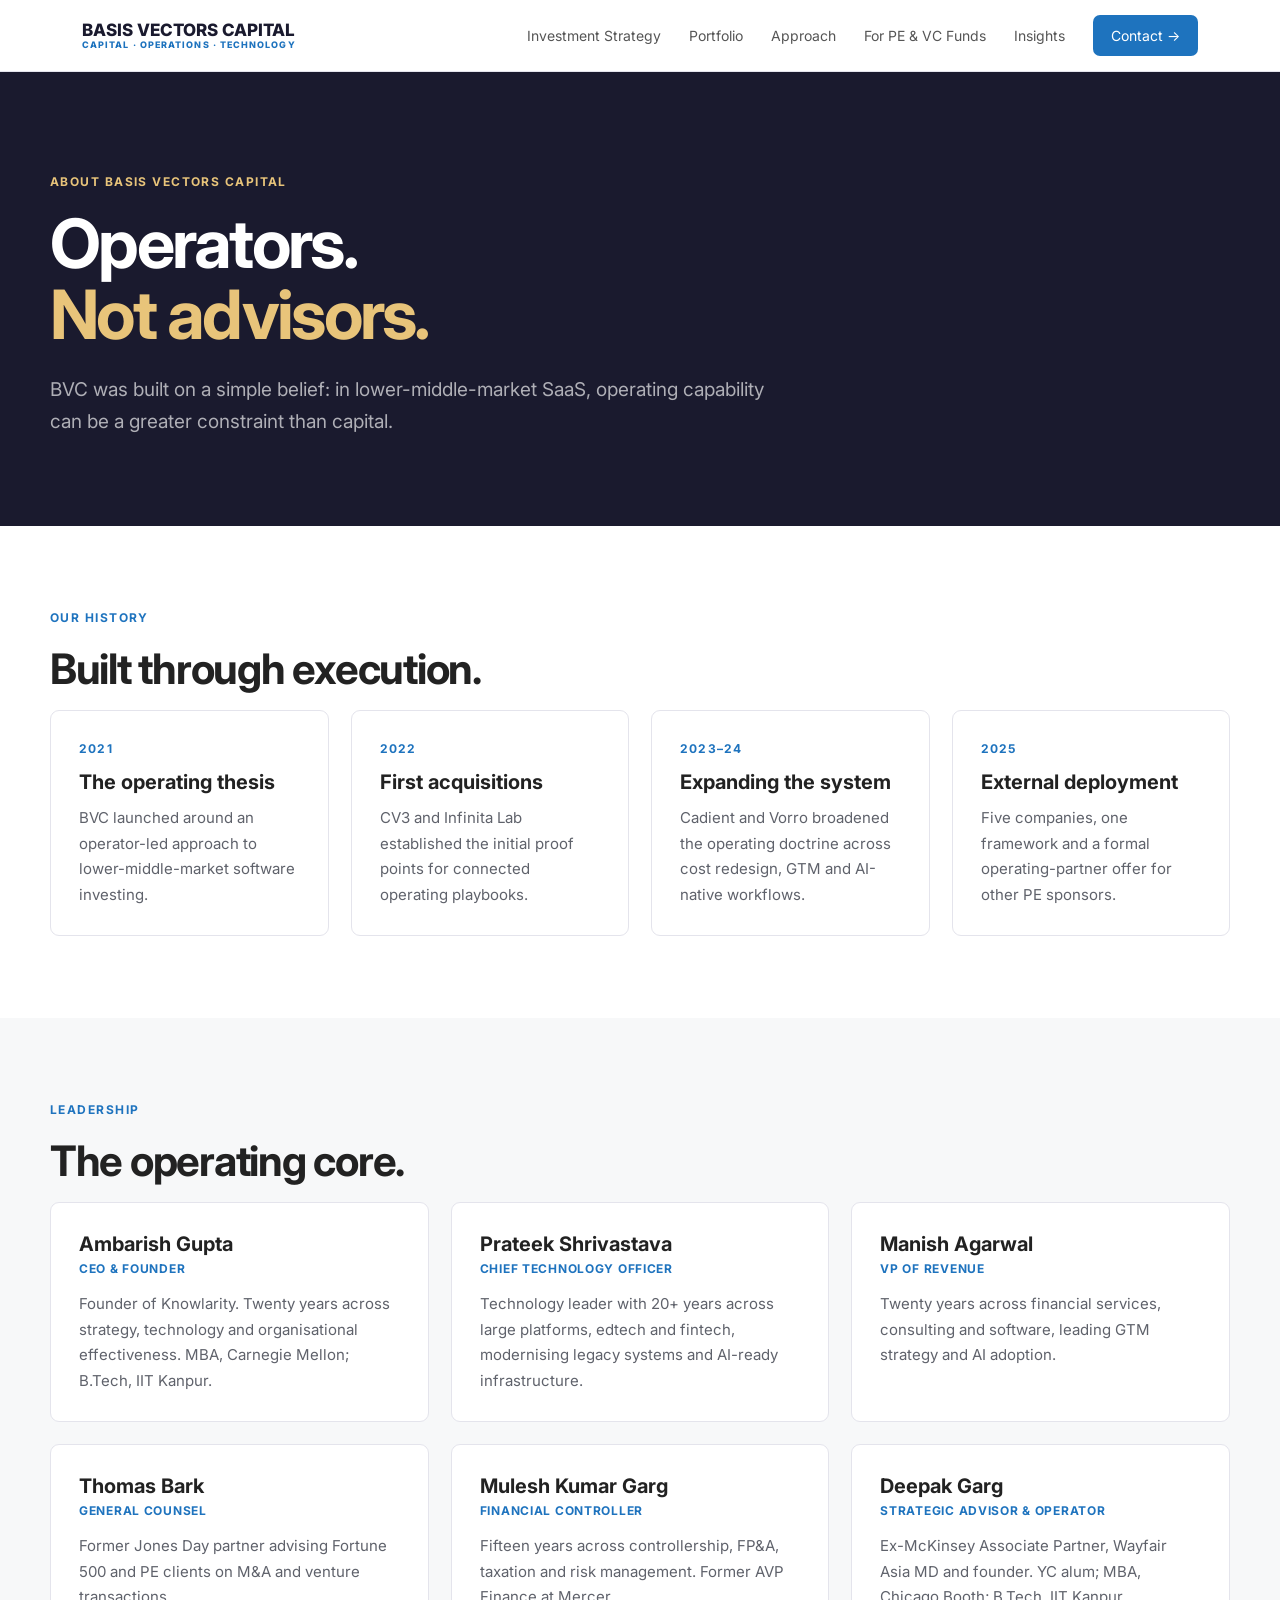
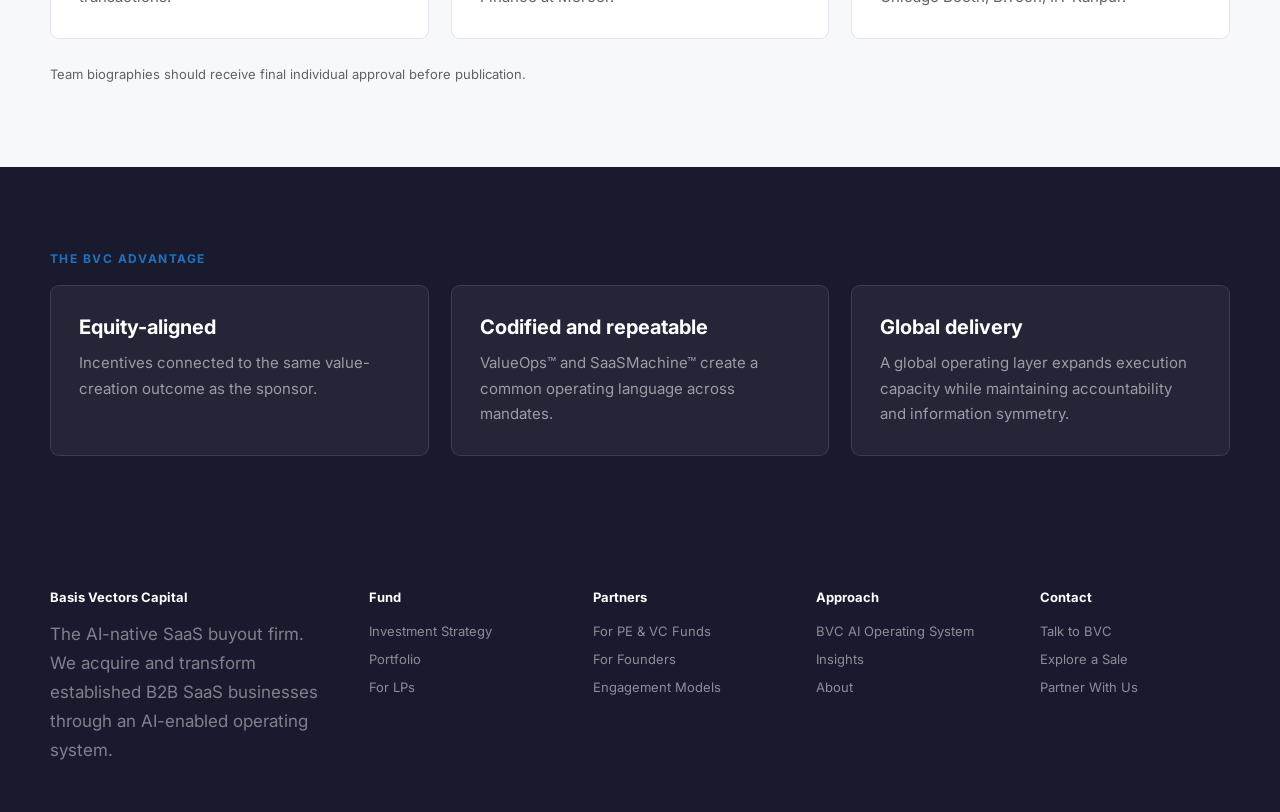
==== about.html @ 1fd59803 "Use BVC operating doctrine in about.html" ====
<!doctype html><html lang="en"><head><meta charset="utf-8"><meta name="viewport" content="width=device-width,initial-scale=1"><title>About | Basis Vectors Capital</title><link rel="preconnect" href="https://fonts.googleapis.com"><link href="https://fonts.googleapis.com/css2?family=Inter:wght@400;500;600;700;800&display=swap" rel="stylesheet"><link rel="stylesheet" href="site.css"></head><body><nav><div class="nav"><a class="logo" href="index.html">BASIS VECTORS CAPITAL<small>CAPITAL · OPERATIONS · TECHNOLOGY</small></a><a href="strategy.html">Investment Strategy</a><a href="portfolio.html">Portfolio</a><a href="approach.html">Approach</a><a href="funds.html">For PE &amp; VC Funds</a><a href="insights.html">Insights</a><a class="cta" href="contact.html">Contact →</a></div></nav><header class="hero"><div class="wrap"><div class="eyebrow">About Basis Vectors Capital</div><h1>Operators.<br><em>Not advisors.</em></h1><p>BVC was built on a simple belief: in lower-middle-market SaaS, operating capability can be a greater constraint than capital.</p></div></header><section><div class="wrap"><div class="eyebrow">Our history</div><h2>Built through execution.</h2><div class="grid4"><div class="card"><div class="num">2021</div><h3>The operating thesis</h3><p>BVC launched around an operator-led approach to lower-middle-market software investing.</p></div><div class="card"><div class="num">2022</div><h3>First acquisitions</h3><p>CV3 and Infinita Lab established the initial proof points for connected operating playbooks.</p></div><div class="card"><div class="num">2023–24</div><h3>Expanding the system</h3><p>Cadient and Vorro broadened the operating doctrine across cost redesign, GTM and AI-native workflows.</p></div><div class="card"><div class="num">2025</div><h3>External deployment</h3><p>Five companies, one framework and a formal operating-partner offer for other PE sponsors.</p></div></div></div></section><section class="soft"><div class="wrap"><div class="eyebrow">Leadership</div><h2>The operating core.</h2><div class="grid3"><div class="card team-card"><h3>Ambarish Gupta</h3><p class="role">CEO &amp; Founder</p><p>Founder of Knowlarity. Twenty years across strategy, technology and organisational effectiveness. MBA, Carnegie Mellon; B.Tech, IIT Kanpur.</p></div><div class="card team-card"><h3>Prateek Shrivastava</h3><p class="role">Chief Technology Officer</p><p>Technology leader with 20+ years across large platforms, edtech and fintech, modernising legacy systems and AI-ready infrastructure.</p></div><div class="card team-card"><h3>Manish Agarwal</h3><p class="role">VP of Revenue</p><p>Twenty years across financial services, consulting and software, leading GTM strategy and AI adoption.</p></div><div class="card team-card"><h3>Thomas Bark</h3><p class="role">General Counsel</p><p>Former Jones Day partner advising Fortune 500 and PE clients on M&amp;A and venture transactions.</p></div><div class="card team-card"><h3>Mulesh Kumar Garg</h3><p class="role">Financial Controller</p><p>Fifteen years across controllership, FP&amp;A, taxation and risk management. Former AVP Finance at Mercer.</p></div><div class="card team-card"><h3>Deepak Garg</h3><p class="role">Strategic Advisor &amp; Operator</p><p>Ex-McKinsey Associate Partner, Wayfair Asia MD and founder. YC alum; MBA, Chicago Booth; B.Tech, IIT Kanpur.</p></div></div><p class="note">Team biographies should receive final individual approval before publication.</p></div></section><section class="dark"><div class="wrap"><div class="eyebrow">The BVC advantage</div><div class="grid3"><div class="card"><h3>Equity-aligned</h3><p>Incentives connected to the same value-creation outcome as the sponsor.</p></div><div class="card"><h3>Codified and repeatable</h3><p>ValueOps™ and SaaSMachine™ create a common operating language across mandates.</p></div><div class="card"><h3>Global delivery</h3><p>A global operating layer expands execution capacity while maintaining accountability and information symmetry.</p></div></div></div></section><footer><div class="footer"><div><h4>Basis Vectors Capital</h4><p>The AI-native SaaS buyout firm. We acquire and transform established B2B SaaS businesses through an AI-enabled operating system.</p></div><div><h4>Fund</h4><a href="strategy.html">Investment Strategy</a><a href="portfolio.html">Portfolio</a><a href="lps.html">For LPs</a></div><div><h4>Partners</h4><a href="funds.html">For PE &amp; VC Funds</a><a href="founders.html">For Founders</a><a href="engagement-models.html">Engagement Models</a></div><div><h4>Approach</h4><a href="approach.html">BVC AI Operating System</a><a href="insights.html">Insights</a><a href="about.html">About</a></div><div><h4>Contact</h4><a href="contact.html">Talk to BVC</a><a href="founders.html">Explore a Sale</a><a href="funds.html">Partner With Us</a></div></div></footer></body></html>
---- site.css ----
:root{--ink:#222;--muted:#5f626b;--blue:#1e73be;--blue2:#1558a0;--navy:#1a1a2e;--gold:#e8c47a;--line:#e4e4ec;--soft:#f7f8f9;--white:#fff;--max:1180px}*{box-sizing:border-box;margin:0;padding:0}html{scroll-behavior:smooth}body{font-family:Inter,Arial,sans-serif;color:var(--ink);font-size:17px;line-height:1.7;background:#fff}nav{height:72px;border-bottom:1px solid var(--line);background:#fff;position:sticky;top:0;z-index:20}.nav{max-width:var(--max);height:100%;margin:auto;padding:0 32px;display:flex;align-items:center;gap:28px}.logo{font-weight:800;color:var(--navy);text-decoration:none;margin-right:auto;line-height:1.05}.logo small{display:block;font-size:9px;letter-spacing:.12em;color:var(--blue)}.nav a:not(.logo){font-size:14px;color:#555;text-decoration:none}.nav a:hover{color:var(--blue)}.nav .cta{background:var(--blue);color:#fff!important;padding:9px 18px;border-radius:7px}.hero{background:var(--navy);color:#fff;padding:100px 32px 88px}.wrap{max-width:var(--max);margin:auto}.eyebrow{font-size:12px;font-weight:700;letter-spacing:.12em;text-transform:uppercase;color:var(--blue);margin-bottom:16px}.hero .eyebrow{color:var(--gold)}h1{font-size:clamp(44px,6vw,68px);line-height:1.04;letter-spacing:-.04em;max-width:850px;margin-bottom:24px}h1 em,h2 em{font-style:normal;color:var(--gold)}.hero p{font-size:19px;color:rgba(255,255,255,.65);max-width:720px}.actions{display:flex;gap:12px;margin-top:34px;flex-wrap:wrap}.btn{display:inline-block;padding:13px 22px;border-radius:7px;background:var(--blue);color:#fff;text-decoration:none;font-size:14px;font-weight:700}.btn:hover{background:var(--blue2)}.btn.alt{background:transparent;border:1px solid rgba(255,255,255,.25)}section{padding:82px 32px}.soft{background:var(--soft)}.dark{background:var(--navy);color:#fff}h2{font-size:42px;line-height:1.12;letter-spacing:-.03em;margin-bottom:18px}.lead{font-size:18px;color:var(--muted);max-width:720px;margin-bottom:40px}.dark .lead{color:rgba(255,255,255,.58)}.grid2,.grid3,.grid4{display:grid;gap:22px}.grid2{grid-template-columns:repeat(2,1fr)}.grid3{grid-template-columns:repeat(3,1fr)}.grid4{grid-template-columns:repeat(4,1fr)}.card{border:1px solid var(--line);border-radius:9px;padding:28px;background:#fff}.dark .card{background:rgba(255,255,255,.05);border-color:rgba(255,255,255,.1)}.card h3{font-size:20px;line-height:1.3;margin-bottom:10px}.card p,.card li{font-size:15px;color:var(--muted)}.dark .card p,.dark .card li{color:rgba(255,255,255,.55)}.card .num{font-size:12px;font-weight:700;letter-spacing:.1em;color:var(--blue);margin-bottom:10px}.dark .card .num{color:var(--gold)}ul{padding-left:18px}.metric{font-size:42px;font-weight:800;color:var(--blue);line-height:1;margin-bottom:8px}.quote{border-left:3px solid var(--gold);padding-left:22px;font-size:23px;max-width:820px}.cta-band{background:var(--navy);color:#fff;border-radius:10px;padding:44px;display:flex;justify-content:space-between;align-items:center;gap:30px}.cta-band h2{font-size:34px;margin:0}.portfolio-name{font-size:30px;font-weight:800;margin-bottom:8px}.tags{display:flex;gap:8px;flex-wrap:wrap;margin-top:18px}.tag{font-size:12px;background:#eaf3fb;color:var(--blue);padding:4px 10px;border-radius:999px}.article{display:block;text-decoration:none;color:inherit}.article:hover{box-shadow:0 7px 24px rgba(0,0,0,.09)}footer{background:var(--navy);color:rgba(255,255,255,.45);padding:48px 32px}.footer{max-width:var(--max);margin:auto;display:grid;grid-template-columns:1.5fr repeat(4,1fr);gap:34px}.footer h4{color:#fff;font-size:13px;margin-bottom:12px}.footer a{display:block;color:rgba(255,255,255,.5);text-decoration:none;font-size:13px;margin:6px 0}.footer a:hover{color:#fff}.note{font-size:13px;color:var(--muted);margin-top:24px}@media(max-width:850px){.nav a:not(.logo):not(.cta){display:none}.hero{padding:70px 24px}section{padding:60px 24px}.grid2,.grid3,.grid4,.footer{grid-template-columns:1fr}.cta-band{display:block}.cta-band .btn{margin-top:24px}h2{font-size:34px}}
.proof-row{display:grid;grid-template-columns:repeat(3,1fr);gap:20px;margin:30px 0}.proof{border-left:3px solid var(--blue);padding:6px 0 6px 18px}.proof strong{display:block;font-size:18px;margin-bottom:4px}.proof span{font-size:14px;color:var(--muted)}.module{position:relative;padding-top:46px}.module:before{position:absolute;top:20px;left:28px;font-size:12px;color:var(--blue);font-weight:800;letter-spacing:.1em}.module:nth-child(1):before{content:"01 · FINANCE"}.module:nth-child(2):before{content:"02 · GTM"}.module:nth-child(3):before{content:"03 · PEOPLE"}.module:nth-child(4):before{content:"04 · TECHNOLOGY"}.module:nth-child(5):before{content:"05 · AI INTELLIGENCE"}.team-card h3{margin-bottom:2px}.role{font-size:12px!important;color:var(--blue)!important;font-weight:700;text-transform:uppercase;letter-spacing:.06em;margin-bottom:12px}.hub{border-top:3px solid var(--blue)}.kicker{font-size:12px;font-weight:700;color:var(--blue);text-transform:uppercase;letter-spacing:.1em}.case{border-top:1px solid var(--line);padding:35px 0}.case:first-child{border-top:0}.case-grid{display:grid;grid-template-columns:1fr 1.5fr;gap:50px}.case h3{font-size:30px;margin:6px 0 12px}.facts{display:grid;grid-template-columns:repeat(3,1fr);gap:12px;margin-top:18px}.fact{background:var(--soft);padding:13px;border-radius:7px;font-size:13px}.article-body{max-width:780px}.article-body h2{font-size:32px;margin-top:42px}.article-body p{margin:16px 0;color:#444}.report{background:linear-gradient(135deg,var(--navy),#243650);color:#fff;border-radius:10px;padding:42px}.report p{color:rgba(255,255,255,.65)}@media(max-width:850px){.proof-row,.case-grid,.facts{grid-template-columns:1fr}}
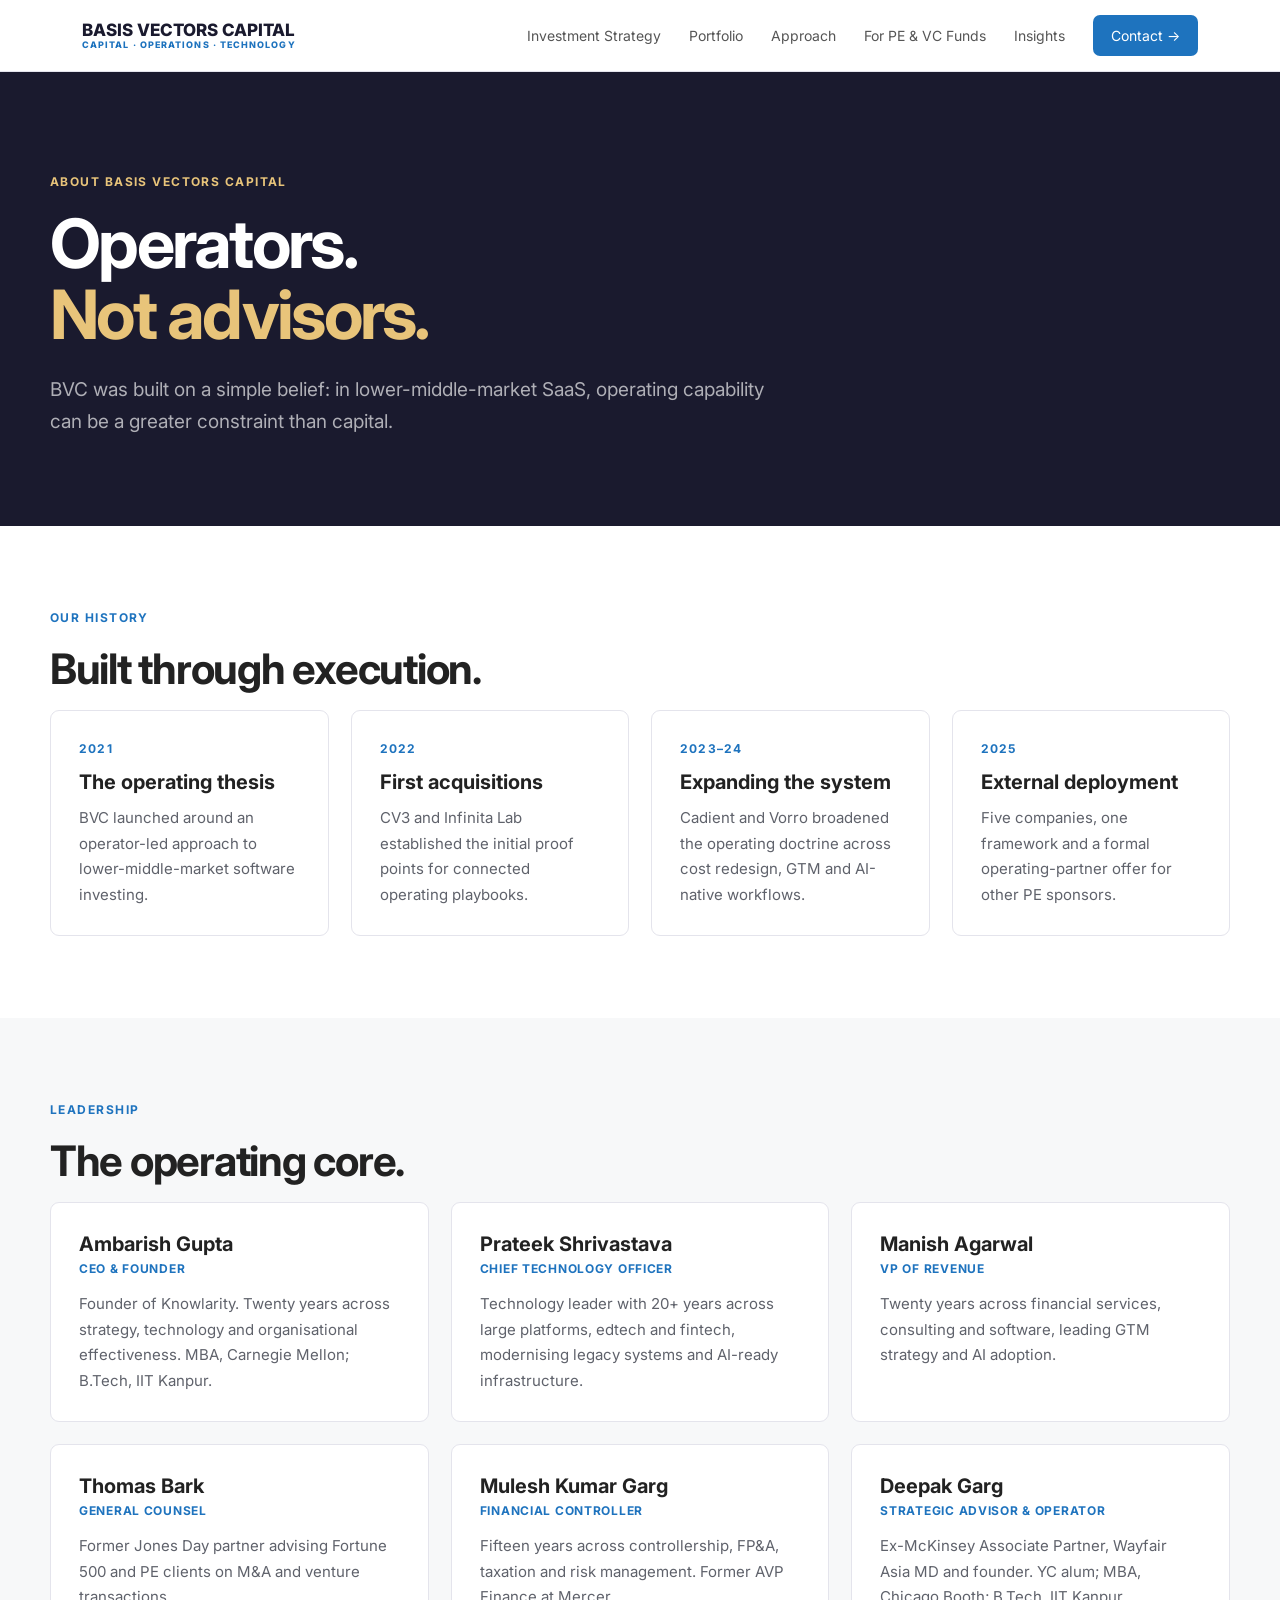
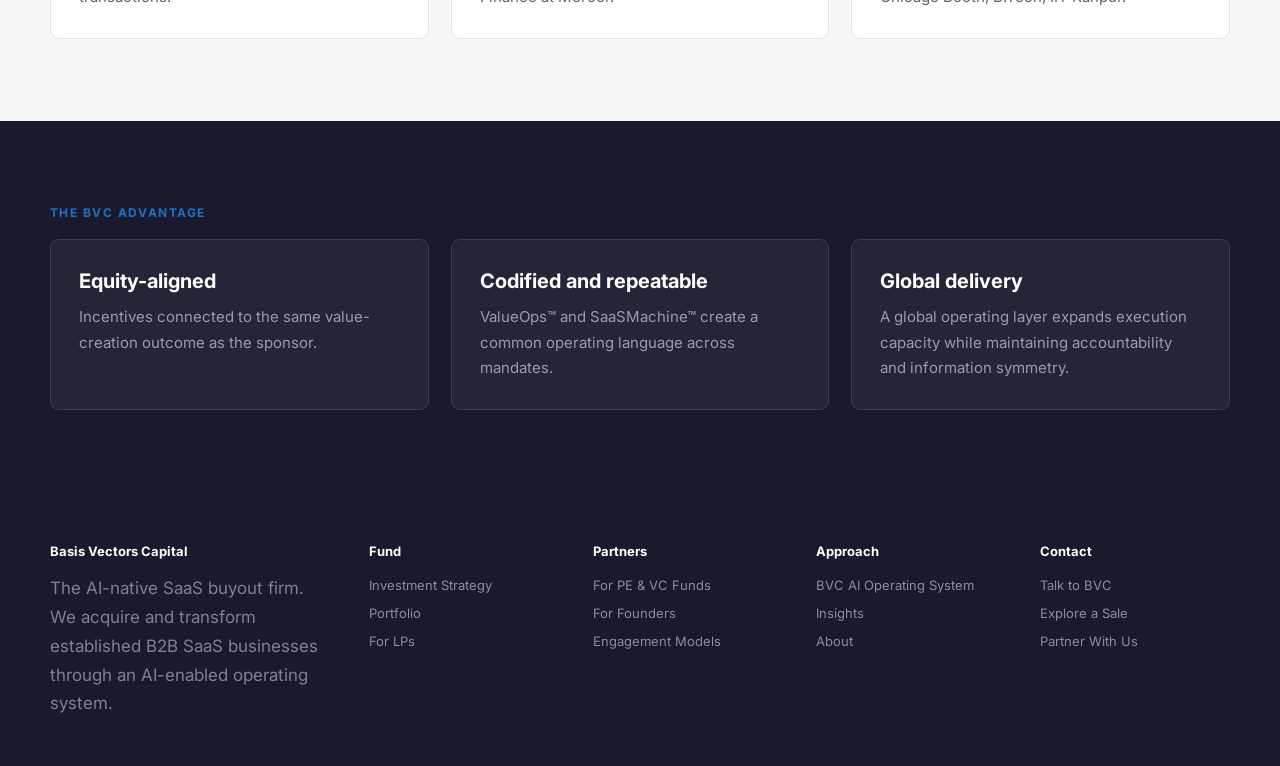
==== commit 5b2d129d: "Final editorial refinement for about.html" ====
--- a/about.html
+++ b/about.html
@@ -1 +1 @@
-<!doctype html><html lang="en"><head><meta charset="utf-8"><meta name="viewport" content="width=device-width,initial-scale=1"><title>About | Basis Vectors Capital</title><link rel="preconnect" href="https://fonts.googleapis.com"><link href="https://fonts.googleapis.com/css2?family=Inter:wght@400;500;600;700;800&display=swap" rel="stylesheet"><link rel="stylesheet" href="site.css"></head><body><nav><div class="nav"><a class="logo" href="index.html">BASIS VECTORS CAPITAL<small>CAPITAL · OPERATIONS · TECHNOLOGY</small></a><a href="strategy.html">Investment Strategy</a><a href="portfolio.html">Portfolio</a><a href="approach.html">Approach</a><a href="funds.html">For PE &amp; VC Funds</a><a href="insights.html">Insights</a><a class="cta" href="contact.html">Contact →</a></div></nav><header class="hero"><div class="wrap"><div class="eyebrow">About Basis Vectors Capital</div><h1>Operators.<br><em>Not advisors.</em></h1><p>BVC was built on a simple belief: in lower-middle-market SaaS, operating capability can be a greater constraint than capital.</p></div></header><section><div class="wrap"><div class="eyebrow">Our history</div><h2>Built through execution.</h2><div class="grid4"><div class="card"><div class="num">2021</div><h3>The operating thesis</h3><p>BVC launched around an operator-led approach to lower-middle-market software investing.</p></div><div class="card"><div class="num">2022</div><h3>First acquisitions</h3><p>CV3 and Infinita Lab established the initial proof points for connected operating playbooks.</p></div><div class="card"><div class="num">2023–24</div><h3>Expanding the system</h3><p>Cadient and Vorro broadened the operating doctrine across cost redesign, GTM and AI-native workflows.</p></div><div class="card"><div class="num">2025</div><h3>External deployment</h3><p>Five companies, one framework and a formal operating-partner offer for other PE sponsors.</p></div></div></div></section><section class="soft"><div class="wrap"><div class="eyebrow">Leadership</div><h2>The operating core.</h2><div class="grid3"><div class="card team-card"><h3>Ambarish Gupta</h3><p class="role">CEO &amp; Founder</p><p>Founder of Knowlarity. Twenty years across strategy, technology and organisational effectiveness. MBA, Carnegie Mellon; B.Tech, IIT Kanpur.</p></div><div class="card team-card"><h3>Prateek Shrivastava</h3><p class="role">Chief Technology Officer</p><p>Technology leader with 20+ years across large platforms, edtech and fintech, modernising legacy systems and AI-ready infrastructure.</p></div><div class="card team-card"><h3>Manish Agarwal</h3><p class="role">VP of Revenue</p><p>Twenty years across financial services, consulting and software, leading GTM strategy and AI adoption.</p></div><div class="card team-card"><h3>Thomas Bark</h3><p class="role">General Counsel</p><p>Former Jones Day partner advising Fortune 500 and PE clients on M&amp;A and venture transactions.</p></div><div class="card team-card"><h3>Mulesh Kumar Garg</h3><p class="role">Financial Controller</p><p>Fifteen years across controllership, FP&amp;A, taxation and risk management. Former AVP Finance at Mercer.</p></div><div class="card team-card"><h3>Deepak Garg</h3><p class="role">Strategic Advisor &amp; Operator</p><p>Ex-McKinsey Associate Partner, Wayfair Asia MD and founder. YC alum; MBA, Chicago Booth; B.Tech, IIT Kanpur.</p></div></div><p class="note">Team biographies should receive final individual approval before publication.</p></div></section><section class="dark"><div class="wrap"><div class="eyebrow">The BVC advantage</div><div class="grid3"><div class="card"><h3>Equity-aligned</h3><p>Incentives connected to the same value-creation outcome as the sponsor.</p></div><div class="card"><h3>Codified and repeatable</h3><p>ValueOps™ and SaaSMachine™ create a common operating language across mandates.</p></div><div class="card"><h3>Global delivery</h3><p>A global operating layer expands execution capacity while maintaining accountability and information symmetry.</p></div></div></div></section><footer><div class="footer"><div><h4>Basis Vectors Capital</h4><p>The AI-native SaaS buyout firm. We acquire and transform established B2B SaaS businesses through an AI-enabled operating system.</p></div><div><h4>Fund</h4><a href="strategy.html">Investment Strategy</a><a href="portfolio.html">Portfolio</a><a href="lps.html">For LPs</a></div><div><h4>Partners</h4><a href="funds.html">For PE &amp; VC Funds</a><a href="founders.html">For Founders</a><a href="engagement-models.html">Engagement Models</a></div><div><h4>Approach</h4><a href="approach.html">BVC AI Operating System</a><a href="insights.html">Insights</a><a href="about.html">About</a></div><div><h4>Contact</h4><a href="contact.html">Talk to BVC</a><a href="founders.html">Explore a Sale</a><a href="funds.html">Partner With Us</a></div></div></footer></body></html>+<!doctype html><html lang="en"><head><meta charset="utf-8"><meta name="viewport" content="width=device-width,initial-scale=1"><title>About | Basis Vectors Capital</title><link rel="preconnect" href="https://fonts.googleapis.com"><link href="https://fonts.googleapis.com/css2?family=Inter:wght@400;500;600;700;800&display=swap" rel="stylesheet"><link rel="stylesheet" href="site.css"></head><body><nav><div class="nav"><a class="logo" href="index.html">BASIS VECTORS CAPITAL<small>CAPITAL · OPERATIONS · TECHNOLOGY</small></a><a href="strategy.html">Investment Strategy</a><a href="portfolio.html">Portfolio</a><a href="approach.html">Approach</a><a href="funds.html">For PE &amp; VC Funds</a><a href="insights.html">Insights</a><a class="cta" href="contact.html">Contact →</a></div></nav><header class="hero"><div class="wrap"><div class="eyebrow">About Basis Vectors Capital</div><h1>Operators.<br><em>Not advisors.</em></h1><p>BVC was built on a simple belief: in lower-middle-market SaaS, operating capability can be a greater constraint than capital.</p></div></header><section><div class="wrap"><div class="eyebrow">Our history</div><h2>Built through execution.</h2><div class="grid4"><div class="card"><div class="num">2021</div><h3>The operating thesis</h3><p>BVC launched around an operator-led approach to lower-middle-market software investing.</p></div><div class="card"><div class="num">2022</div><h3>First acquisitions</h3><p>CV3 and Infinita Lab established the initial proof points for connected operating playbooks.</p></div><div class="card"><div class="num">2023–24</div><h3>Expanding the system</h3><p>Cadient and Vorro broadened the operating doctrine across cost redesign, GTM and AI-native workflows.</p></div><div class="card"><div class="num">2025</div><h3>External deployment</h3><p>Five companies, one framework and a formal operating-partner offer for other PE sponsors.</p></div></div></div></section><section class="soft"><div class="wrap"><div class="eyebrow">Leadership</div><h2>The operating core.</h2><div class="grid3"><div class="card team-card"><h3>Ambarish Gupta</h3><p class="role">CEO &amp; Founder</p><p>Founder of Knowlarity. Twenty years across strategy, technology and organisational effectiveness. MBA, Carnegie Mellon; B.Tech, IIT Kanpur.</p></div><div class="card team-card"><h3>Prateek Shrivastava</h3><p class="role">Chief Technology Officer</p><p>Technology leader with 20+ years across large platforms, edtech and fintech, modernising legacy systems and AI-ready infrastructure.</p></div><div class="card team-card"><h3>Manish Agarwal</h3><p class="role">VP of Revenue</p><p>Twenty years across financial services, consulting and software, leading GTM strategy and AI adoption.</p></div><div class="card team-card"><h3>Thomas Bark</h3><p class="role">General Counsel</p><p>Former Jones Day partner advising Fortune 500 and PE clients on M&amp;A and venture transactions.</p></div><div class="card team-card"><h3>Mulesh Kumar Garg</h3><p class="role">Financial Controller</p><p>Fifteen years across controllership, FP&amp;A, taxation and risk management. Former AVP Finance at Mercer.</p></div><div class="card team-card"><h3>Deepak Garg</h3><p class="role">Strategic Advisor &amp; Operator</p><p>Ex-McKinsey Associate Partner, Wayfair Asia MD and founder. YC alum; MBA, Chicago Booth; B.Tech, IIT Kanpur.</p></div></div></div></section><section class="dark"><div class="wrap"><div class="eyebrow">The BVC advantage</div><div class="grid3"><div class="card"><h3>Equity-aligned</h3><p>Incentives connected to the same value-creation outcome as the sponsor.</p></div><div class="card"><h3>Codified and repeatable</h3><p>ValueOps™ and SaaSMachine™ create a common operating language across mandates.</p></div><div class="card"><h3>Global delivery</h3><p>A global operating layer expands execution capacity while maintaining accountability and information symmetry.</p></div></div></div></section><footer><div class="footer"><div><h4>Basis Vectors Capital</h4><p>The AI-native SaaS buyout firm. We acquire and transform established B2B SaaS businesses through an AI-enabled operating system.</p></div><div><h4>Fund</h4><a href="strategy.html">Investment Strategy</a><a href="portfolio.html">Portfolio</a><a href="lps.html">For LPs</a></div><div><h4>Partners</h4><a href="funds.html">For PE &amp; VC Funds</a><a href="founders.html">For Founders</a><a href="engagement-models.html">Engagement Models</a></div><div><h4>Approach</h4><a href="approach.html">BVC AI Operating System</a><a href="insights.html">Insights</a><a href="about.html">About</a></div><div><h4>Contact</h4><a href="contact.html">Talk to BVC</a><a href="founders.html">Explore a Sale</a><a href="funds.html">Partner With Us</a></div></div></footer></body></html>
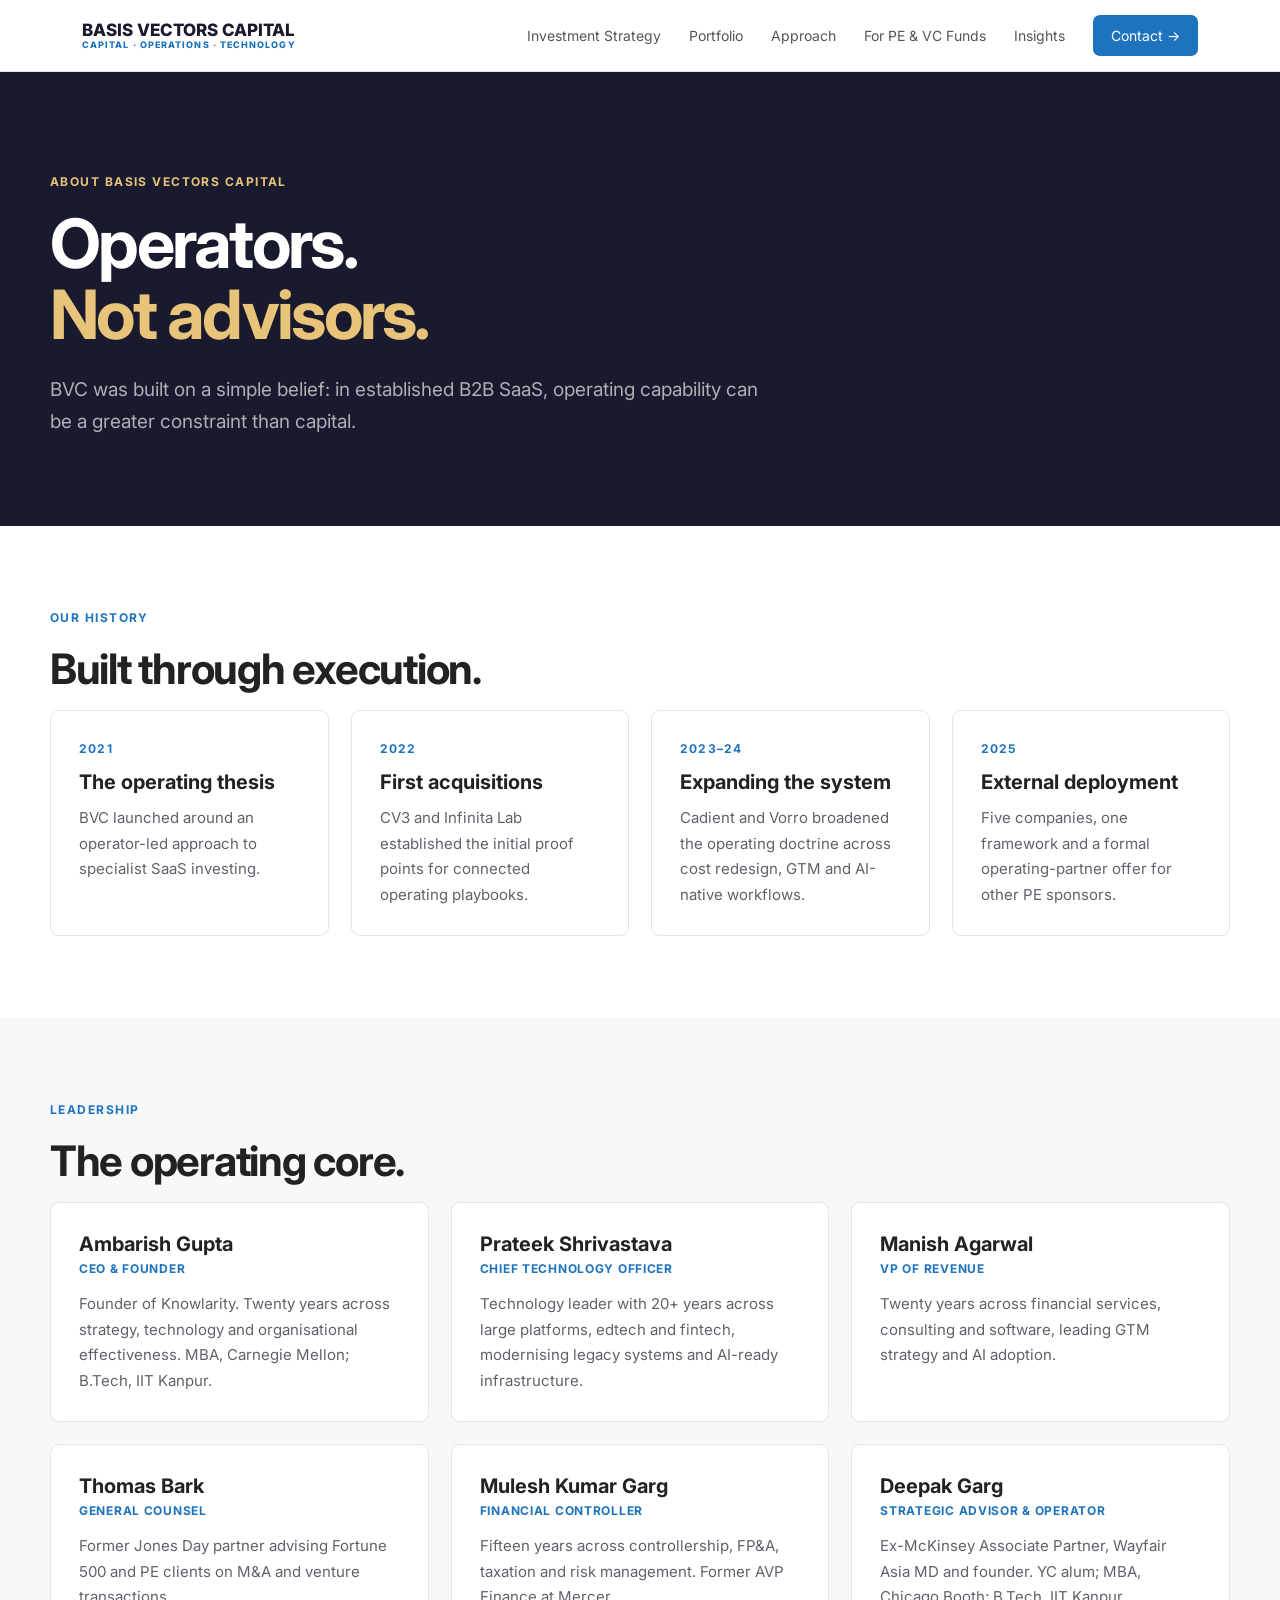
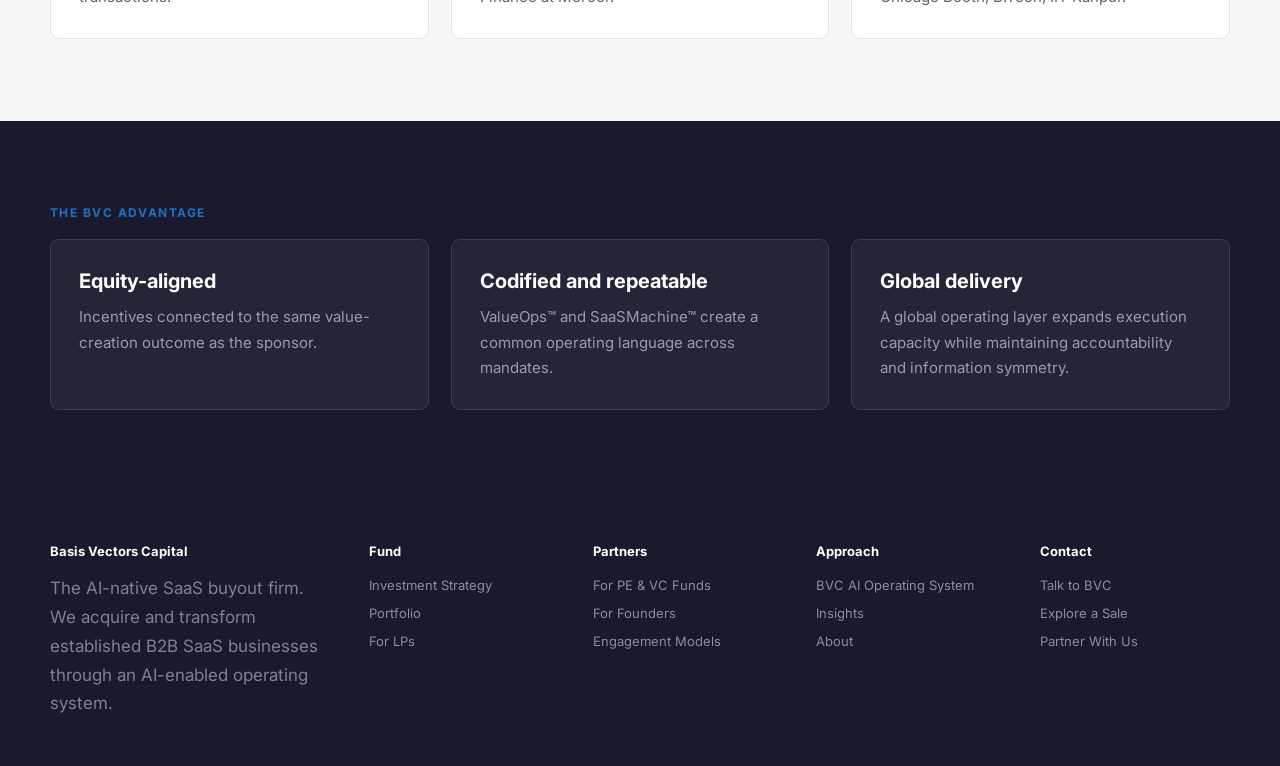
==== commit c22aa755: "Replace lower-middle-market positioning language" ====
--- a/about.html
+++ b/about.html
@@ -1 +1 @@
-<!doctype html><html lang="en"><head><meta charset="utf-8"><meta name="viewport" content="width=device-width,initial-scale=1"><title>About | Basis Vectors Capital</title><link rel="preconnect" href="https://fonts.googleapis.com"><link href="https://fonts.googleapis.com/css2?family=Inter:wght@400;500;600;700;800&display=swap" rel="stylesheet"><link rel="stylesheet" href="site.css"></head><body><nav><div class="nav"><a class="logo" href="index.html">BASIS VECTORS CAPITAL<small>CAPITAL · OPERATIONS · TECHNOLOGY</small></a><a href="strategy.html">Investment Strategy</a><a href="portfolio.html">Portfolio</a><a href="approach.html">Approach</a><a href="funds.html">For PE &amp; VC Funds</a><a href="insights.html">Insights</a><a class="cta" href="contact.html">Contact →</a></div></nav><header class="hero"><div class="wrap"><div class="eyebrow">About Basis Vectors Capital</div><h1>Operators.<br><em>Not advisors.</em></h1><p>BVC was built on a simple belief: in lower-middle-market SaaS, operating capability can be a greater constraint than capital.</p></div></header><section><div class="wrap"><div class="eyebrow">Our history</div><h2>Built through execution.</h2><div class="grid4"><div class="card"><div class="num">2021</div><h3>The operating thesis</h3><p>BVC launched around an operator-led approach to lower-middle-market software investing.</p></div><div class="card"><div class="num">2022</div><h3>First acquisitions</h3><p>CV3 and Infinita Lab established the initial proof points for connected operating playbooks.</p></div><div class="card"><div class="num">2023–24</div><h3>Expanding the system</h3><p>Cadient and Vorro broadened the operating doctrine across cost redesign, GTM and AI-native workflows.</p></div><div class="card"><div class="num">2025</div><h3>External deployment</h3><p>Five companies, one framework and a formal operating-partner offer for other PE sponsors.</p></div></div></div></section><section class="soft"><div class="wrap"><div class="eyebrow">Leadership</div><h2>The operating core.</h2><div class="grid3"><div class="card team-card"><h3>Ambarish Gupta</h3><p class="role">CEO &amp; Founder</p><p>Founder of Knowlarity. Twenty years across strategy, technology and organisational effectiveness. MBA, Carnegie Mellon; B.Tech, IIT Kanpur.</p></div><div class="card team-card"><h3>Prateek Shrivastava</h3><p class="role">Chief Technology Officer</p><p>Technology leader with 20+ years across large platforms, edtech and fintech, modernising legacy systems and AI-ready infrastructure.</p></div><div class="card team-card"><h3>Manish Agarwal</h3><p class="role">VP of Revenue</p><p>Twenty years across financial services, consulting and software, leading GTM strategy and AI adoption.</p></div><div class="card team-card"><h3>Thomas Bark</h3><p class="role">General Counsel</p><p>Former Jones Day partner advising Fortune 500 and PE clients on M&amp;A and venture transactions.</p></div><div class="card team-card"><h3>Mulesh Kumar Garg</h3><p class="role">Financial Controller</p><p>Fifteen years across controllership, FP&amp;A, taxation and risk management. Former AVP Finance at Mercer.</p></div><div class="card team-card"><h3>Deepak Garg</h3><p class="role">Strategic Advisor &amp; Operator</p><p>Ex-McKinsey Associate Partner, Wayfair Asia MD and founder. YC alum; MBA, Chicago Booth; B.Tech, IIT Kanpur.</p></div></div></div></section><section class="dark"><div class="wrap"><div class="eyebrow">The BVC advantage</div><div class="grid3"><div class="card"><h3>Equity-aligned</h3><p>Incentives connected to the same value-creation outcome as the sponsor.</p></div><div class="card"><h3>Codified and repeatable</h3><p>ValueOps™ and SaaSMachine™ create a common operating language across mandates.</p></div><div class="card"><h3>Global delivery</h3><p>A global operating layer expands execution capacity while maintaining accountability and information symmetry.</p></div></div></div></section><footer><div class="footer"><div><h4>Basis Vectors Capital</h4><p>The AI-native SaaS buyout firm. We acquire and transform established B2B SaaS businesses through an AI-enabled operating system.</p></div><div><h4>Fund</h4><a href="strategy.html">Investment Strategy</a><a href="portfolio.html">Portfolio</a><a href="lps.html">For LPs</a></div><div><h4>Partners</h4><a href="funds.html">For PE &amp; VC Funds</a><a href="founders.html">For Founders</a><a href="engagement-models.html">Engagement Models</a></div><div><h4>Approach</h4><a href="approach.html">BVC AI Operating System</a><a href="insights.html">Insights</a><a href="about.html">About</a></div><div><h4>Contact</h4><a href="contact.html">Talk to BVC</a><a href="founders.html">Explore a Sale</a><a href="funds.html">Partner With Us</a></div></div></footer></body></html>+<!doctype html><html lang="en"><head><meta http-equiv="Cache-Control" content="no-cache, no-store, must-revalidate"><meta http-equiv="Pragma" content="no-cache"><meta http-equiv="Expires" content="0"><meta charset="utf-8"><meta name="viewport" content="width=device-width,initial-scale=1"><title>About | Basis Vectors Capital</title><link rel="preconnect" href="https://fonts.googleapis.com"><link href="https://fonts.googleapis.com/css2?family=Inter:wght@400;500;600;700;800&display=swap" rel="stylesheet"><link rel="stylesheet" href="site.css"></head><body><nav><div class="nav"><a class="logo" href="index.html">BASIS VECTORS CAPITAL<small>CAPITAL · OPERATIONS · TECHNOLOGY</small></a><a href="strategy.html">Investment Strategy</a><a href="portfolio.html?rev=3ead876">Portfolio</a><a href="approach.html">Approach</a><a href="funds.html">For PE &amp; VC Funds</a><a href="insights.html">Insights</a><a class="cta" href="contact.html">Contact →</a></div></nav><header class="hero"><div class="wrap"><div class="eyebrow">About Basis Vectors Capital</div><h1>Operators.<br><em>Not advisors.</em></h1><p>BVC was built on a simple belief: in established B2B SaaS, operating capability can be a greater constraint than capital.</p></div></header><section><div class="wrap"><div class="eyebrow">Our history</div><h2>Built through execution.</h2><div class="grid4"><div class="card"><div class="num">2021</div><h3>The operating thesis</h3><p>BVC launched around an operator-led approach to specialist SaaS investing.</p></div><div class="card"><div class="num">2022</div><h3>First acquisitions</h3><p>CV3 and Infinita Lab established the initial proof points for connected operating playbooks.</p></div><div class="card"><div class="num">2023–24</div><h3>Expanding the system</h3><p>Cadient and Vorro broadened the operating doctrine across cost redesign, GTM and AI-native workflows.</p></div><div class="card"><div class="num">2025</div><h3>External deployment</h3><p>Five companies, one framework and a formal operating-partner offer for other PE sponsors.</p></div></div></div></section><section class="soft"><div class="wrap"><div class="eyebrow">Leadership</div><h2>The operating core.</h2><div class="grid3"><div class="card team-card"><h3>Ambarish Gupta</h3><p class="role">CEO &amp; Founder</p><p>Founder of Knowlarity. Twenty years across strategy, technology and organisational effectiveness. MBA, Carnegie Mellon; B.Tech, IIT Kanpur.</p></div><div class="card team-card"><h3>Prateek Shrivastava</h3><p class="role">Chief Technology Officer</p><p>Technology leader with 20+ years across large platforms, edtech and fintech, modernising legacy systems and AI-ready infrastructure.</p></div><div class="card team-card"><h3>Manish Agarwal</h3><p class="role">VP of Revenue</p><p>Twenty years across financial services, consulting and software, leading GTM strategy and AI adoption.</p></div><div class="card team-card"><h3>Thomas Bark</h3><p class="role">General Counsel</p><p>Former Jones Day partner advising Fortune 500 and PE clients on M&amp;A and venture transactions.</p></div><div class="card team-card"><h3>Mulesh Kumar Garg</h3><p class="role">Financial Controller</p><p>Fifteen years across controllership, FP&amp;A, taxation and risk management. Former AVP Finance at Mercer.</p></div><div class="card team-card"><h3>Deepak Garg</h3><p class="role">Strategic Advisor &amp; Operator</p><p>Ex-McKinsey Associate Partner, Wayfair Asia MD and founder. YC alum; MBA, Chicago Booth; B.Tech, IIT Kanpur.</p></div></div></div></section><section class="dark"><div class="wrap"><div class="eyebrow">The BVC advantage</div><div class="grid3"><div class="card"><h3>Equity-aligned</h3><p>Incentives connected to the same value-creation outcome as the sponsor.</p></div><div class="card"><h3>Codified and repeatable</h3><p>ValueOps™ and SaaSMachine™ create a common operating language across mandates.</p></div><div class="card"><h3>Global delivery</h3><p>A global operating layer expands execution capacity while maintaining accountability and information symmetry.</p></div></div></div></section><footer><div class="footer"><div><h4>Basis Vectors Capital</h4><p>The AI-native SaaS buyout firm. We acquire and transform established B2B SaaS businesses through an AI-enabled operating system.</p></div><div><h4>Fund</h4><a href="strategy.html">Investment Strategy</a><a href="portfolio.html?rev=3ead876">Portfolio</a><a href="lps.html">For LPs</a></div><div><h4>Partners</h4><a href="funds.html">For PE &amp; VC Funds</a><a href="founders.html">For Founders</a><a href="engagement-models.html">Engagement Models</a></div><div><h4>Approach</h4><a href="approach.html">BVC AI Operating System</a><a href="insights.html">Insights</a><a href="about.html">About</a></div><div><h4>Contact</h4><a href="contact.html">Talk to BVC</a><a href="founders.html">Explore a Sale</a><a href="funds.html">Partner With Us</a></div></div></footer></body></html>
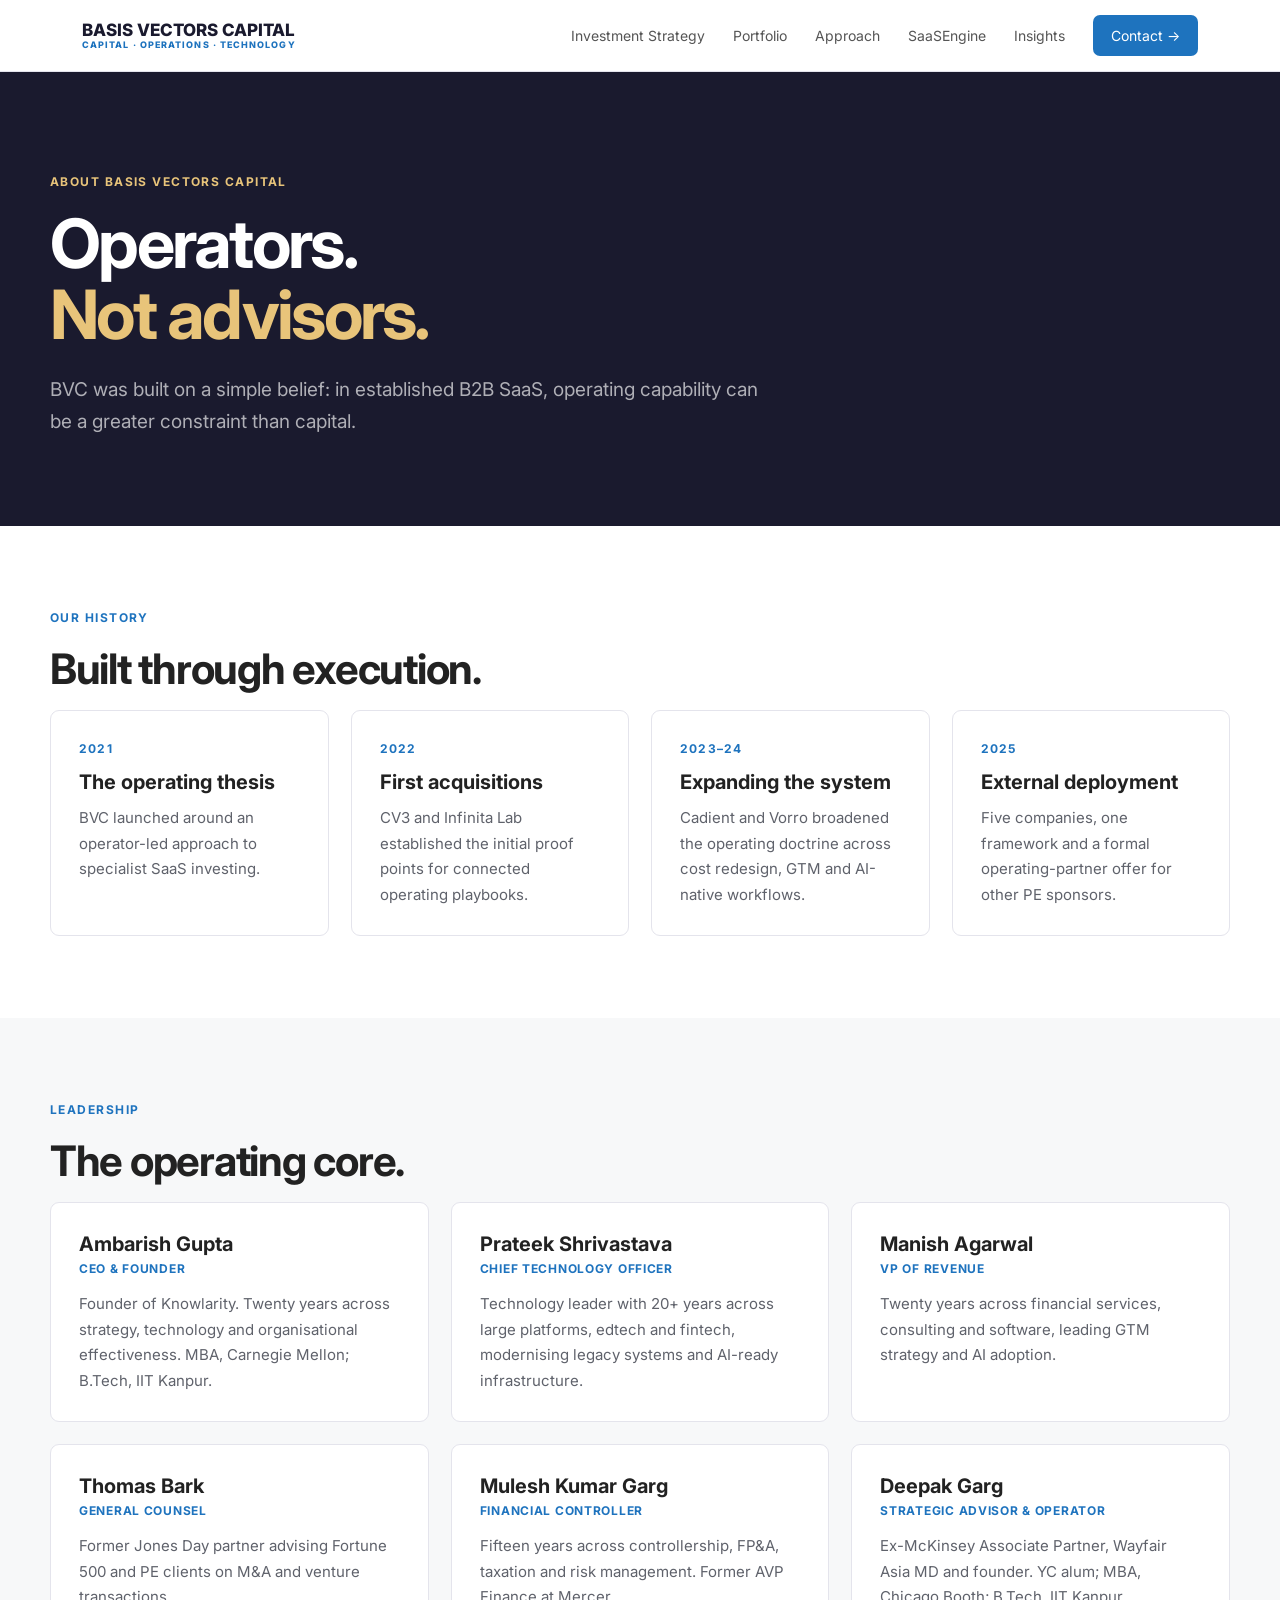
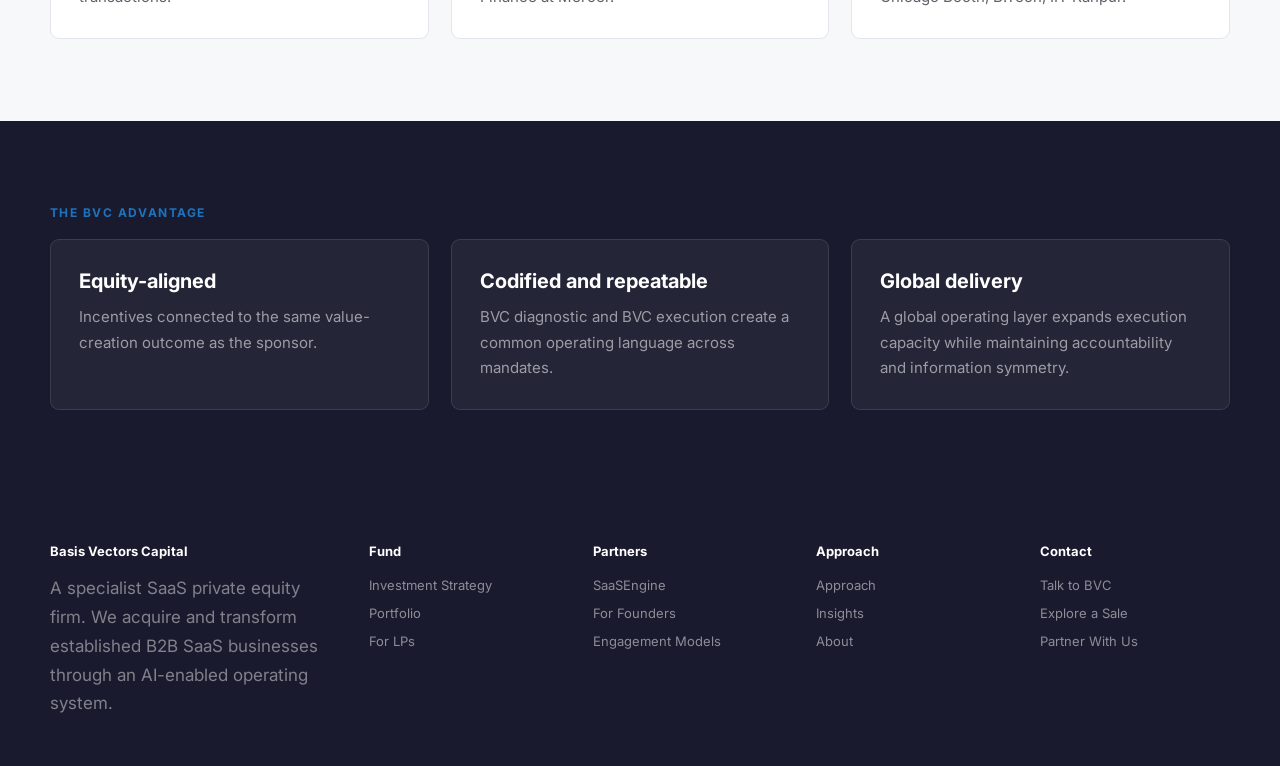
==== commit 7bdc2a3b: "Align BVC About page with approved terminology" ====
--- a/about.html
+++ b/about.html
@@ -1 +1 @@
-<!doctype html><html lang="en"><head><meta http-equiv="Cache-Control" content="no-cache, no-store, must-revalidate"><meta http-equiv="Pragma" content="no-cache"><meta http-equiv="Expires" content="0"><meta charset="utf-8"><meta name="viewport" content="width=device-width,initial-scale=1"><title>About | Basis Vectors Capital</title><link rel="preconnect" href="https://fonts.googleapis.com"><link href="https://fonts.googleapis.com/css2?family=Inter:wght@400;500;600;700;800&display=swap" rel="stylesheet"><link rel="stylesheet" href="site.css"></head><body><nav><div class="nav"><a class="logo" href="index.html">BASIS VECTORS CAPITAL<small>CAPITAL · OPERATIONS · TECHNOLOGY</small></a><a href="strategy.html">Investment Strategy</a><a href="portfolio.html?rev=3ead876">Portfolio</a><a href="approach.html">Approach</a><a href="funds.html">For PE &amp; VC Funds</a><a href="insights.html">Insights</a><a class="cta" href="contact.html">Contact →</a></div></nav><header class="hero"><div class="wrap"><div class="eyebrow">About Basis Vectors Capital</div><h1>Operators.<br><em>Not advisors.</em></h1><p>BVC was built on a simple belief: in established B2B SaaS, operating capability can be a greater constraint than capital.</p></div></header><section><div class="wrap"><div class="eyebrow">Our history</div><h2>Built through execution.</h2><div class="grid4"><div class="card"><div class="num">2021</div><h3>The operating thesis</h3><p>BVC launched around an operator-led approach to specialist SaaS investing.</p></div><div class="card"><div class="num">2022</div><h3>First acquisitions</h3><p>CV3 and Infinita Lab established the initial proof points for connected operating playbooks.</p></div><div class="card"><div class="num">2023–24</div><h3>Expanding the system</h3><p>Cadient and Vorro broadened the operating doctrine across cost redesign, GTM and AI-native workflows.</p></div><div class="card"><div class="num">2025</div><h3>External deployment</h3><p>Five companies, one framework and a formal operating-partner offer for other PE sponsors.</p></div></div></div></section><section class="soft"><div class="wrap"><div class="eyebrow">Leadership</div><h2>The operating core.</h2><div class="grid3"><div class="card team-card"><h3>Ambarish Gupta</h3><p class="role">CEO &amp; Founder</p><p>Founder of Knowlarity. Twenty years across strategy, technology and organisational effectiveness. MBA, Carnegie Mellon; B.Tech, IIT Kanpur.</p></div><div class="card team-card"><h3>Prateek Shrivastava</h3><p class="role">Chief Technology Officer</p><p>Technology leader with 20+ years across large platforms, edtech and fintech, modernising legacy systems and AI-ready infrastructure.</p></div><div class="card team-card"><h3>Manish Agarwal</h3><p class="role">VP of Revenue</p><p>Twenty years across financial services, consulting and software, leading GTM strategy and AI adoption.</p></div><div class="card team-card"><h3>Thomas Bark</h3><p class="role">General Counsel</p><p>Former Jones Day partner advising Fortune 500 and PE clients on M&amp;A and venture transactions.</p></div><div class="card team-card"><h3>Mulesh Kumar Garg</h3><p class="role">Financial Controller</p><p>Fifteen years across controllership, FP&amp;A, taxation and risk management. Former AVP Finance at Mercer.</p></div><div class="card team-card"><h3>Deepak Garg</h3><p class="role">Strategic Advisor &amp; Operator</p><p>Ex-McKinsey Associate Partner, Wayfair Asia MD and founder. YC alum; MBA, Chicago Booth; B.Tech, IIT Kanpur.</p></div></div></div></section><section class="dark"><div class="wrap"><div class="eyebrow">The BVC advantage</div><div class="grid3"><div class="card"><h3>Equity-aligned</h3><p>Incentives connected to the same value-creation outcome as the sponsor.</p></div><div class="card"><h3>Codified and repeatable</h3><p>ValueOps™ and SaaSMachine™ create a common operating language across mandates.</p></div><div class="card"><h3>Global delivery</h3><p>A global operating layer expands execution capacity while maintaining accountability and information symmetry.</p></div></div></div></section><footer><div class="footer"><div><h4>Basis Vectors Capital</h4><p>The AI-native SaaS buyout firm. We acquire and transform established B2B SaaS businesses through an AI-enabled operating system.</p></div><div><h4>Fund</h4><a href="strategy.html">Investment Strategy</a><a href="portfolio.html?rev=3ead876">Portfolio</a><a href="lps.html">For LPs</a></div><div><h4>Partners</h4><a href="funds.html">For PE &amp; VC Funds</a><a href="founders.html">For Founders</a><a href="engagement-models.html">Engagement Models</a></div><div><h4>Approach</h4><a href="approach.html">BVC AI Operating System</a><a href="insights.html">Insights</a><a href="about.html">About</a></div><div><h4>Contact</h4><a href="contact.html">Talk to BVC</a><a href="founders.html">Explore a Sale</a><a href="funds.html">Partner With Us</a></div></div></footer></body></html>+<!doctype html><html lang="en"><head><meta http-equiv="Cache-Control" content="no-cache, no-store, must-revalidate"><meta http-equiv="Pragma" content="no-cache"><meta http-equiv="Expires" content="0"><meta charset="utf-8"><meta name="viewport" content="width=device-width,initial-scale=1"><title>About | Basis Vectors Capital</title><link rel="preconnect" href="https://fonts.googleapis.com"><link href="https://fonts.googleapis.com/css2?family=Inter:wght@400;500;600;700;800&display=swap" rel="stylesheet"><link rel="stylesheet" href="site.css"></head><body><nav><div class="nav"><a class="logo" href="index.html">BASIS VECTORS CAPITAL<small>CAPITAL · OPERATIONS · TECHNOLOGY</small></a><a href="strategy.html">Investment Strategy</a><a href="portfolio.html?rev=3ead876">Portfolio</a><a href="approach.html">Approach</a><a href="funds.html">SaaSEngine</a><a href="insights.html">Insights</a><a class="cta" href="contact.html">Contact →</a></div></nav><header class="hero"><div class="wrap"><div class="eyebrow">About Basis Vectors Capital</div><h1>Operators.<br><em>Not advisors.</em></h1><p>BVC was built on a simple belief: in established B2B SaaS, operating capability can be a greater constraint than capital.</p></div></header><section><div class="wrap"><div class="eyebrow">Our history</div><h2>Built through execution.</h2><div class="grid4"><div class="card"><div class="num">2021</div><h3>The operating thesis</h3><p>BVC launched around an operator-led approach to specialist SaaS investing.</p></div><div class="card"><div class="num">2022</div><h3>First acquisitions</h3><p>CV3 and Infinita Lab established the initial proof points for connected operating playbooks.</p></div><div class="card"><div class="num">2023–24</div><h3>Expanding the system</h3><p>Cadient and Vorro broadened the operating doctrine across cost redesign, GTM and AI-native workflows.</p></div><div class="card"><div class="num">2025</div><h3>External deployment</h3><p>Five companies, one framework and a formal operating-partner offer for other PE sponsors.</p></div></div></div></section><section class="soft"><div class="wrap"><div class="eyebrow">Leadership</div><h2>The operating core.</h2><div class="grid3"><div class="card team-card"><h3>Ambarish Gupta</h3><p class="role">CEO &amp; Founder</p><p>Founder of Knowlarity. Twenty years across strategy, technology and organisational effectiveness. MBA, Carnegie Mellon; B.Tech, IIT Kanpur.</p></div><div class="card team-card"><h3>Prateek Shrivastava</h3><p class="role">Chief Technology Officer</p><p>Technology leader with 20+ years across large platforms, edtech and fintech, modernising legacy systems and AI-ready infrastructure.</p></div><div class="card team-card"><h3>Manish Agarwal</h3><p class="role">VP of Revenue</p><p>Twenty years across financial services, consulting and software, leading GTM strategy and AI adoption.</p></div><div class="card team-card"><h3>Thomas Bark</h3><p class="role">General Counsel</p><p>Former Jones Day partner advising Fortune 500 and PE clients on M&amp;A and venture transactions.</p></div><div class="card team-card"><h3>Mulesh Kumar Garg</h3><p class="role">Financial Controller</p><p>Fifteen years across controllership, FP&amp;A, taxation and risk management. Former AVP Finance at Mercer.</p></div><div class="card team-card"><h3>Deepak Garg</h3><p class="role">Strategic Advisor &amp; Operator</p><p>Ex-McKinsey Associate Partner, Wayfair Asia MD and founder. YC alum; MBA, Chicago Booth; B.Tech, IIT Kanpur.</p></div></div></div></section><section class="dark"><div class="wrap"><div class="eyebrow">The BVC advantage</div><div class="grid3"><div class="card"><h3>Equity-aligned</h3><p>Incentives connected to the same value-creation outcome as the sponsor.</p></div><div class="card"><h3>Codified and repeatable</h3><p>BVC diagnostic and BVC execution create a common operating language across mandates.</p></div><div class="card"><h3>Global delivery</h3><p>A global operating layer expands execution capacity while maintaining accountability and information symmetry.</p></div></div></div></section><footer><div class="footer"><div><h4>Basis Vectors Capital</h4><p>A specialist SaaS private equity firm. We acquire and transform established B2B SaaS businesses through an AI-enabled operating system.</p></div><div><h4>Fund</h4><a href="strategy.html">Investment Strategy</a><a href="portfolio.html?rev=3ead876">Portfolio</a><a href="lps.html">For LPs</a></div><div><h4>Partners</h4><a href="funds.html">SaaSEngine</a><a href="founders.html">For Founders</a><a href="engagement-models.html">Engagement Models</a></div><div><h4>Approach</h4><a href="approach.html">Approach</a><a href="insights.html">Insights</a><a href="about.html">About</a></div><div><h4>Contact</h4><a href="contact.html">Talk to BVC</a><a href="founders.html">Explore a Sale</a><a href="funds.html">Partner With Us</a></div></div></footer></body></html>
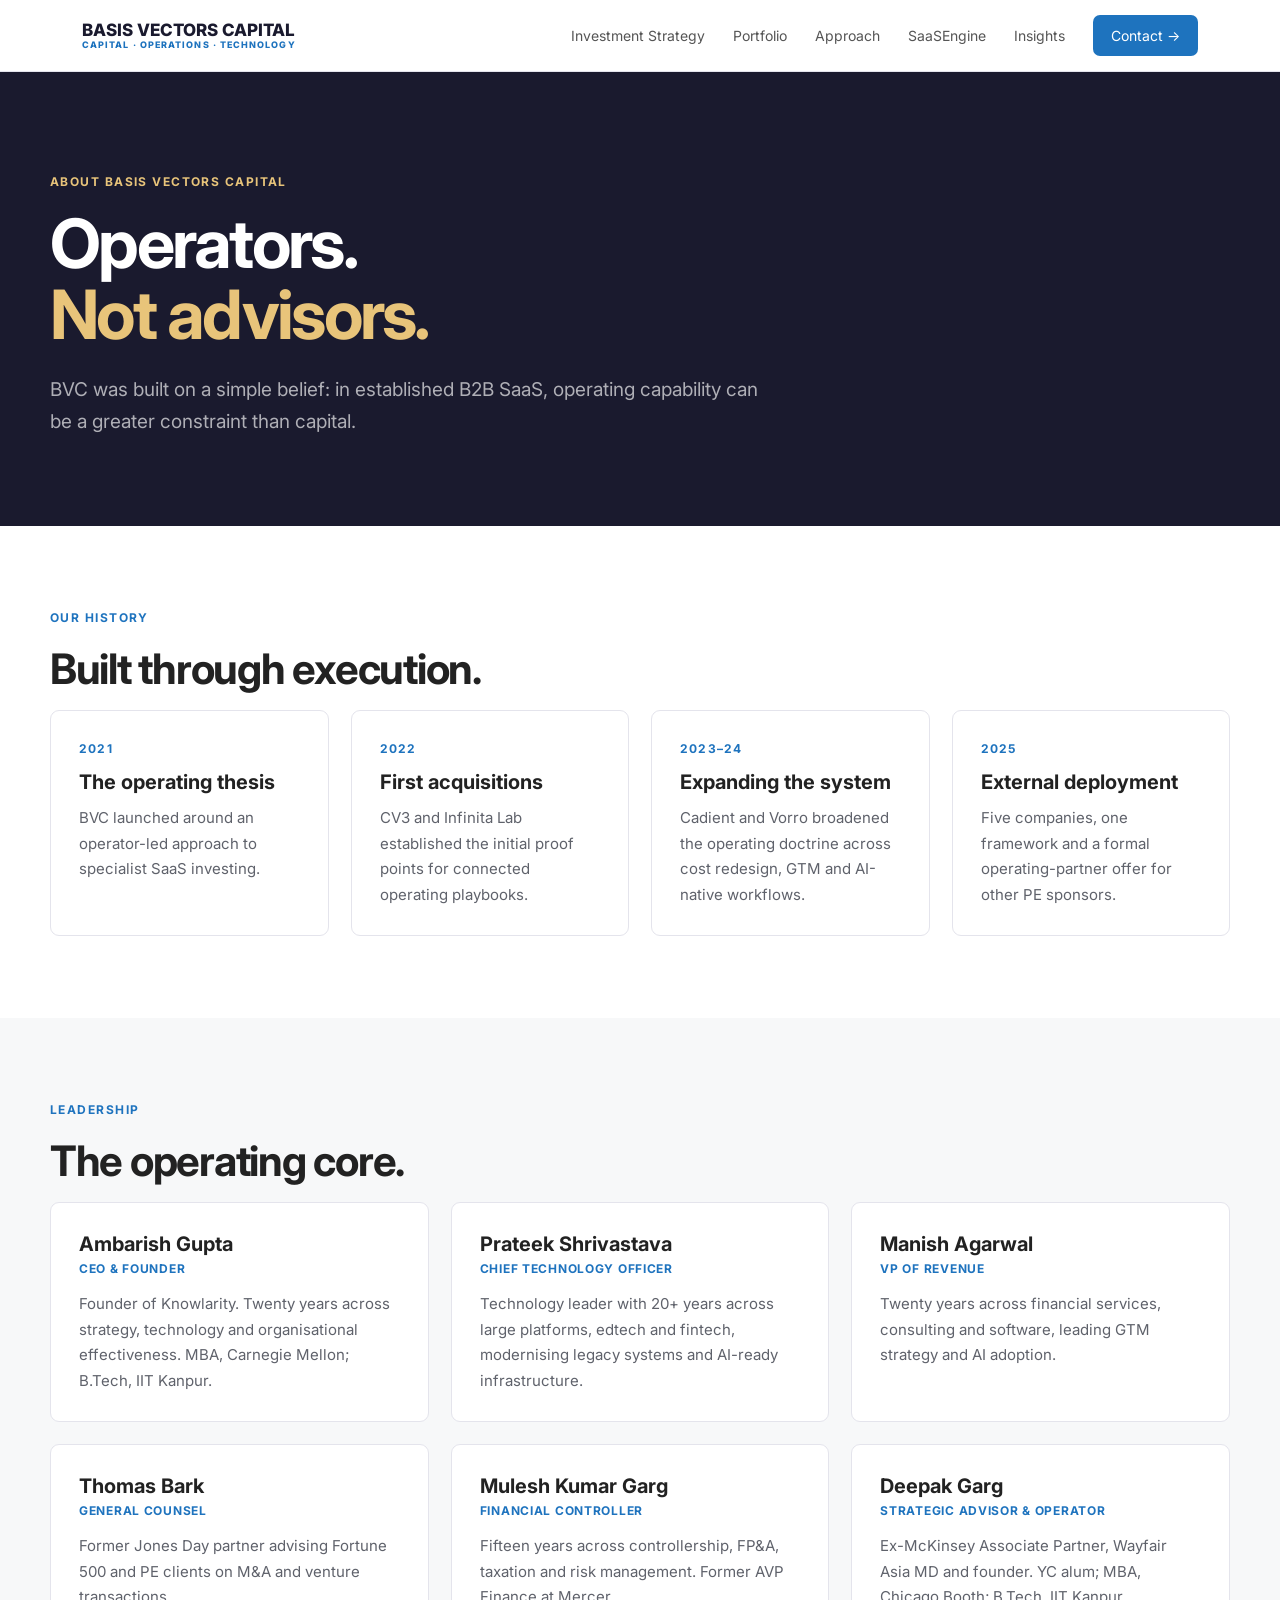
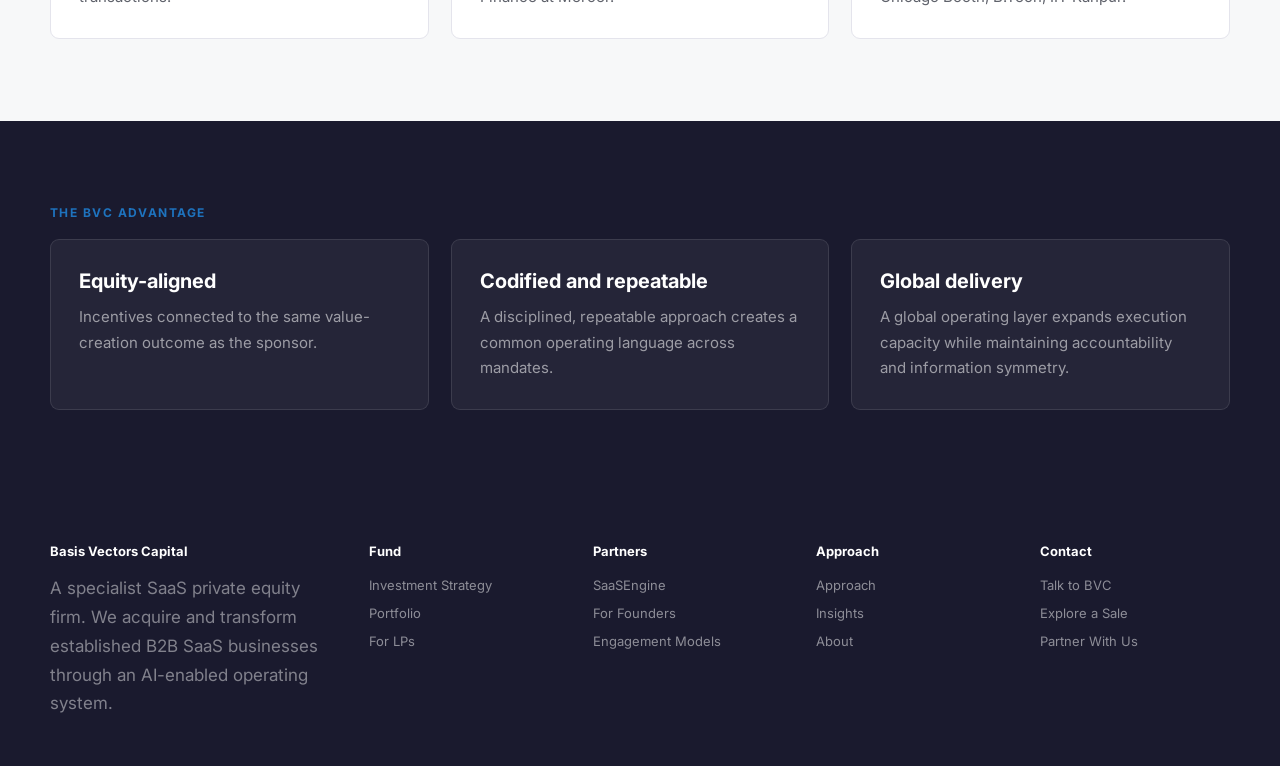
==== commit 6278f03e: "Complete About terminology cleanup" ====
--- a/about.html
+++ b/about.html
@@ -1 +1 @@
-<!doctype html><html lang="en"><head><meta http-equiv="Cache-Control" content="no-cache, no-store, must-revalidate"><meta http-equiv="Pragma" content="no-cache"><meta http-equiv="Expires" content="0"><meta charset="utf-8"><meta name="viewport" content="width=device-width,initial-scale=1"><title>About | Basis Vectors Capital</title><link rel="preconnect" href="https://fonts.googleapis.com"><link href="https://fonts.googleapis.com/css2?family=Inter:wght@400;500;600;700;800&display=swap" rel="stylesheet"><link rel="stylesheet" href="site.css"></head><body><nav><div class="nav"><a class="logo" href="index.html">BASIS VECTORS CAPITAL<small>CAPITAL · OPERATIONS · TECHNOLOGY</small></a><a href="strategy.html">Investment Strategy</a><a href="portfolio.html?rev=3ead876">Portfolio</a><a href="approach.html">Approach</a><a href="funds.html">SaaSEngine</a><a href="insights.html">Insights</a><a class="cta" href="contact.html">Contact →</a></div></nav><header class="hero"><div class="wrap"><div class="eyebrow">About Basis Vectors Capital</div><h1>Operators.<br><em>Not advisors.</em></h1><p>BVC was built on a simple belief: in established B2B SaaS, operating capability can be a greater constraint than capital.</p></div></header><section><div class="wrap"><div class="eyebrow">Our history</div><h2>Built through execution.</h2><div class="grid4"><div class="card"><div class="num">2021</div><h3>The operating thesis</h3><p>BVC launched around an operator-led approach to specialist SaaS investing.</p></div><div class="card"><div class="num">2022</div><h3>First acquisitions</h3><p>CV3 and Infinita Lab established the initial proof points for connected operating playbooks.</p></div><div class="card"><div class="num">2023–24</div><h3>Expanding the system</h3><p>Cadient and Vorro broadened the operating doctrine across cost redesign, GTM and AI-native workflows.</p></div><div class="card"><div class="num">2025</div><h3>External deployment</h3><p>Five companies, one framework and a formal operating-partner offer for other PE sponsors.</p></div></div></div></section><section class="soft"><div class="wrap"><div class="eyebrow">Leadership</div><h2>The operating core.</h2><div class="grid3"><div class="card team-card"><h3>Ambarish Gupta</h3><p class="role">CEO &amp; Founder</p><p>Founder of Knowlarity. Twenty years across strategy, technology and organisational effectiveness. MBA, Carnegie Mellon; B.Tech, IIT Kanpur.</p></div><div class="card team-card"><h3>Prateek Shrivastava</h3><p class="role">Chief Technology Officer</p><p>Technology leader with 20+ years across large platforms, edtech and fintech, modernising legacy systems and AI-ready infrastructure.</p></div><div class="card team-card"><h3>Manish Agarwal</h3><p class="role">VP of Revenue</p><p>Twenty years across financial services, consulting and software, leading GTM strategy and AI adoption.</p></div><div class="card team-card"><h3>Thomas Bark</h3><p class="role">General Counsel</p><p>Former Jones Day partner advising Fortune 500 and PE clients on M&amp;A and venture transactions.</p></div><div class="card team-card"><h3>Mulesh Kumar Garg</h3><p class="role">Financial Controller</p><p>Fifteen years across controllership, FP&amp;A, taxation and risk management. Former AVP Finance at Mercer.</p></div><div class="card team-card"><h3>Deepak Garg</h3><p class="role">Strategic Advisor &amp; Operator</p><p>Ex-McKinsey Associate Partner, Wayfair Asia MD and founder. YC alum; MBA, Chicago Booth; B.Tech, IIT Kanpur.</p></div></div></div></section><section class="dark"><div class="wrap"><div class="eyebrow">The BVC advantage</div><div class="grid3"><div class="card"><h3>Equity-aligned</h3><p>Incentives connected to the same value-creation outcome as the sponsor.</p></div><div class="card"><h3>Codified and repeatable</h3><p>BVC diagnostic and BVC execution create a common operating language across mandates.</p></div><div class="card"><h3>Global delivery</h3><p>A global operating layer expands execution capacity while maintaining accountability and information symmetry.</p></div></div></div></section><footer><div class="footer"><div><h4>Basis Vectors Capital</h4><p>A specialist SaaS private equity firm. We acquire and transform established B2B SaaS businesses through an AI-enabled operating system.</p></div><div><h4>Fund</h4><a href="strategy.html">Investment Strategy</a><a href="portfolio.html?rev=3ead876">Portfolio</a><a href="lps.html">For LPs</a></div><div><h4>Partners</h4><a href="funds.html">SaaSEngine</a><a href="founders.html">For Founders</a><a href="engagement-models.html">Engagement Models</a></div><div><h4>Approach</h4><a href="approach.html">Approach</a><a href="insights.html">Insights</a><a href="about.html">About</a></div><div><h4>Contact</h4><a href="contact.html">Talk to BVC</a><a href="founders.html">Explore a Sale</a><a href="funds.html">Partner With Us</a></div></div></footer></body></html>+<!doctype html><html lang="en"><head><meta http-equiv="Cache-Control" content="no-cache, no-store, must-revalidate"><meta http-equiv="Pragma" content="no-cache"><meta http-equiv="Expires" content="0"><meta charset="utf-8"><meta name="viewport" content="width=device-width,initial-scale=1"><title>About | Basis Vectors Capital</title><link rel="preconnect" href="https://fonts.googleapis.com"><link href="https://fonts.googleapis.com/css2?family=Inter:wght@400;500;600;700;800&display=swap" rel="stylesheet"><link rel="stylesheet" href="site.css"></head><body><nav><div class="nav"><a class="logo" href="index.html">BASIS VECTORS CAPITAL<small>CAPITAL · OPERATIONS · TECHNOLOGY</small></a><a href="strategy.html">Investment Strategy</a><a href="portfolio.html?rev=3ead876">Portfolio</a><a href="approach.html">Approach</a><a href="funds.html">SaaSEngine</a><a href="insights.html">Insights</a><a class="cta" href="contact.html">Contact →</a></div></nav><header class="hero"><div class="wrap"><div class="eyebrow">About Basis Vectors Capital</div><h1>Operators.<br><em>Not advisors.</em></h1><p>BVC was built on a simple belief: in established B2B SaaS, operating capability can be a greater constraint than capital.</p></div></header><section><div class="wrap"><div class="eyebrow">Our history</div><h2>Built through execution.</h2><div class="grid4"><div class="card"><div class="num">2021</div><h3>The operating thesis</h3><p>BVC launched around an operator-led approach to specialist SaaS investing.</p></div><div class="card"><div class="num">2022</div><h3>First acquisitions</h3><p>CV3 and Infinita Lab established the initial proof points for connected operating playbooks.</p></div><div class="card"><div class="num">2023–24</div><h3>Expanding the system</h3><p>Cadient and Vorro broadened the operating doctrine across cost redesign, GTM and AI-native workflows.</p></div><div class="card"><div class="num">2025</div><h3>External deployment</h3><p>Five companies, one framework and a formal operating-partner offer for other PE sponsors.</p></div></div></div></section><section class="soft"><div class="wrap"><div class="eyebrow">Leadership</div><h2>The operating core.</h2><div class="grid3"><div class="card team-card"><h3>Ambarish Gupta</h3><p class="role">CEO &amp; Founder</p><p>Founder of Knowlarity. Twenty years across strategy, technology and organisational effectiveness. MBA, Carnegie Mellon; B.Tech, IIT Kanpur.</p></div><div class="card team-card"><h3>Prateek Shrivastava</h3><p class="role">Chief Technology Officer</p><p>Technology leader with 20+ years across large platforms, edtech and fintech, modernising legacy systems and AI-ready infrastructure.</p></div><div class="card team-card"><h3>Manish Agarwal</h3><p class="role">VP of Revenue</p><p>Twenty years across financial services, consulting and software, leading GTM strategy and AI adoption.</p></div><div class="card team-card"><h3>Thomas Bark</h3><p class="role">General Counsel</p><p>Former Jones Day partner advising Fortune 500 and PE clients on M&amp;A and venture transactions.</p></div><div class="card team-card"><h3>Mulesh Kumar Garg</h3><p class="role">Financial Controller</p><p>Fifteen years across controllership, FP&amp;A, taxation and risk management. Former AVP Finance at Mercer.</p></div><div class="card team-card"><h3>Deepak Garg</h3><p class="role">Strategic Advisor &amp; Operator</p><p>Ex-McKinsey Associate Partner, Wayfair Asia MD and founder. YC alum; MBA, Chicago Booth; B.Tech, IIT Kanpur.</p></div></div></div></section><section class="dark"><div class="wrap"><div class="eyebrow">The BVC advantage</div><div class="grid3"><div class="card"><h3>Equity-aligned</h3><p>Incentives connected to the same value-creation outcome as the sponsor.</p></div><div class="card"><h3>Codified and repeatable</h3><p>A disciplined, repeatable approach creates a common operating language across mandates.</p></div><div class="card"><h3>Global delivery</h3><p>A global operating layer expands execution capacity while maintaining accountability and information symmetry.</p></div></div></div></section><footer><div class="footer"><div><h4>Basis Vectors Capital</h4><p>A specialist SaaS private equity firm. We acquire and transform established B2B SaaS businesses through an AI-enabled operating system.</p></div><div><h4>Fund</h4><a href="strategy.html">Investment Strategy</a><a href="portfolio.html?rev=3ead876">Portfolio</a><a href="lps.html">For LPs</a></div><div><h4>Partners</h4><a href="funds.html">SaaSEngine</a><a href="founders.html">For Founders</a><a href="engagement-models.html">Engagement Models</a></div><div><h4>Approach</h4><a href="approach.html">Approach</a><a href="insights.html">Insights</a><a href="about.html">About</a></div><div><h4>Contact</h4><a href="contact.html">Talk to BVC</a><a href="founders.html">Explore a Sale</a><a href="funds.html">Partner With Us</a></div></div></footer></body></html>
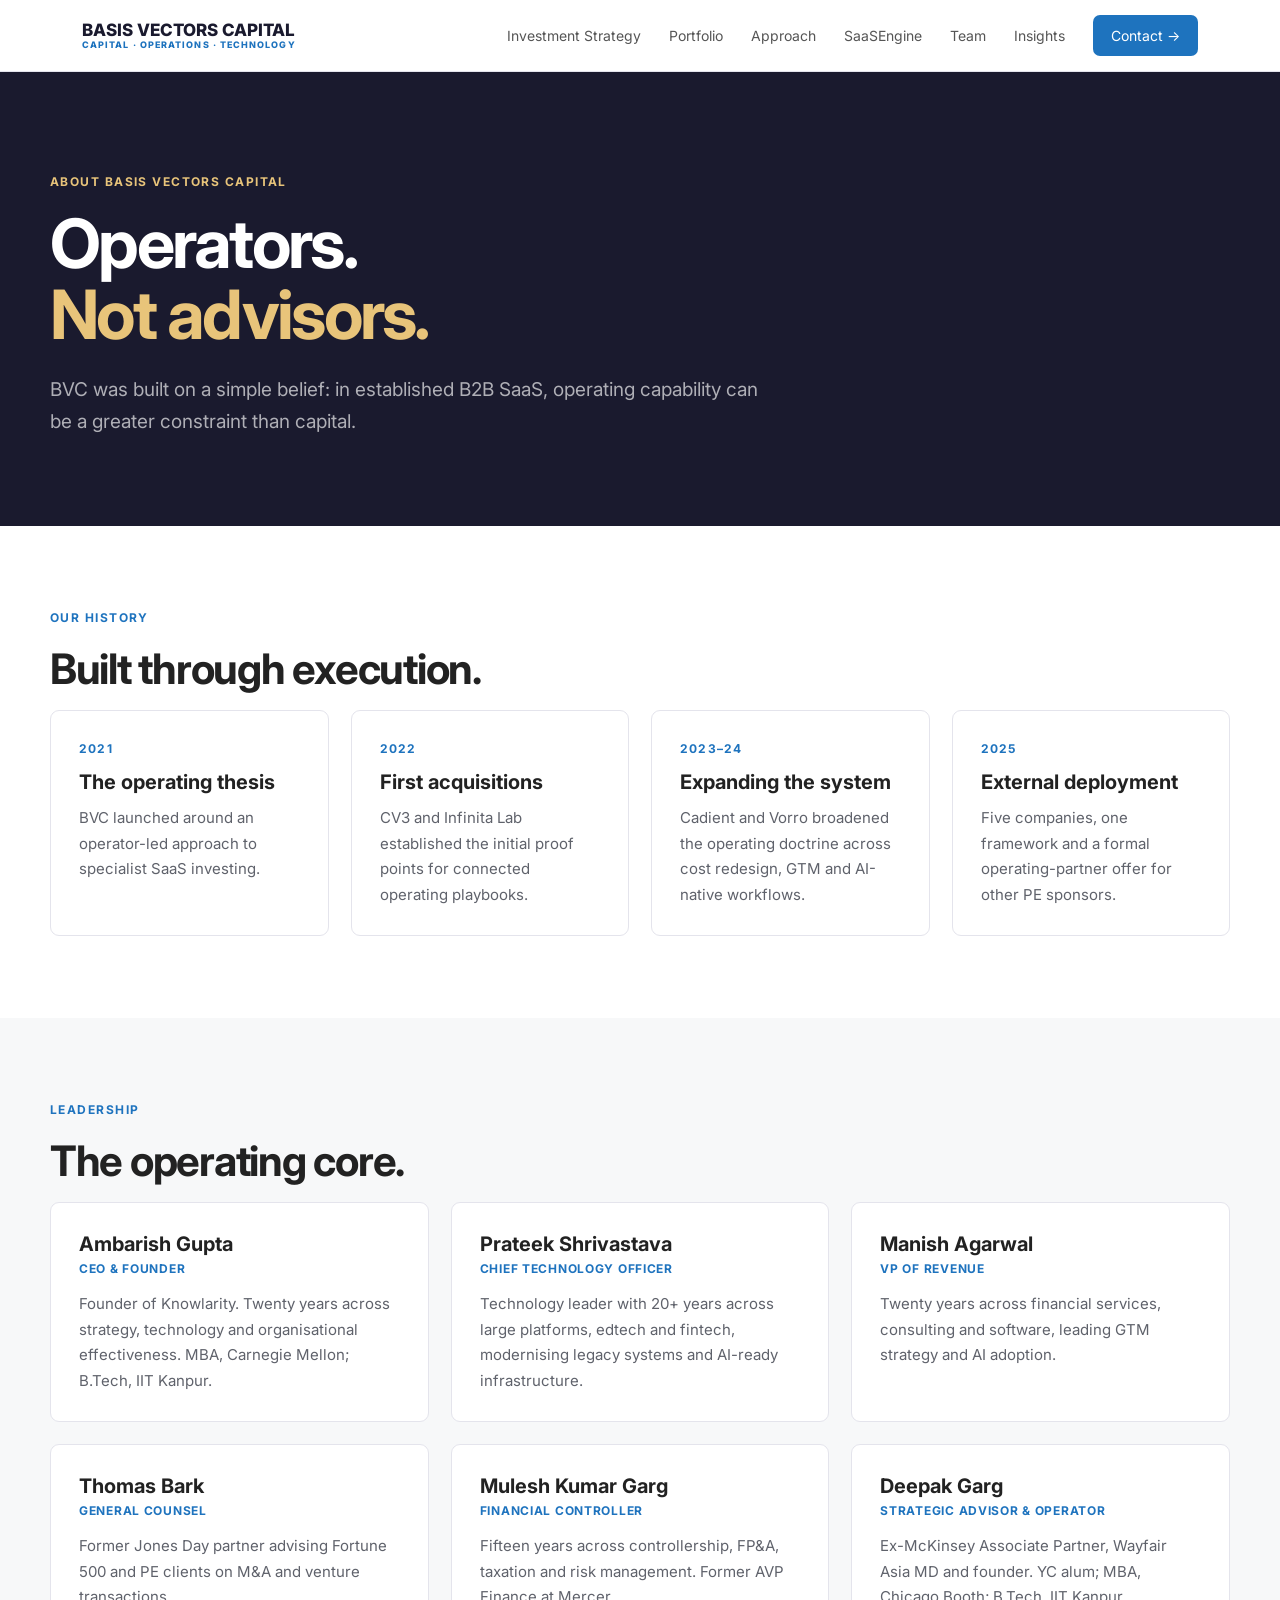
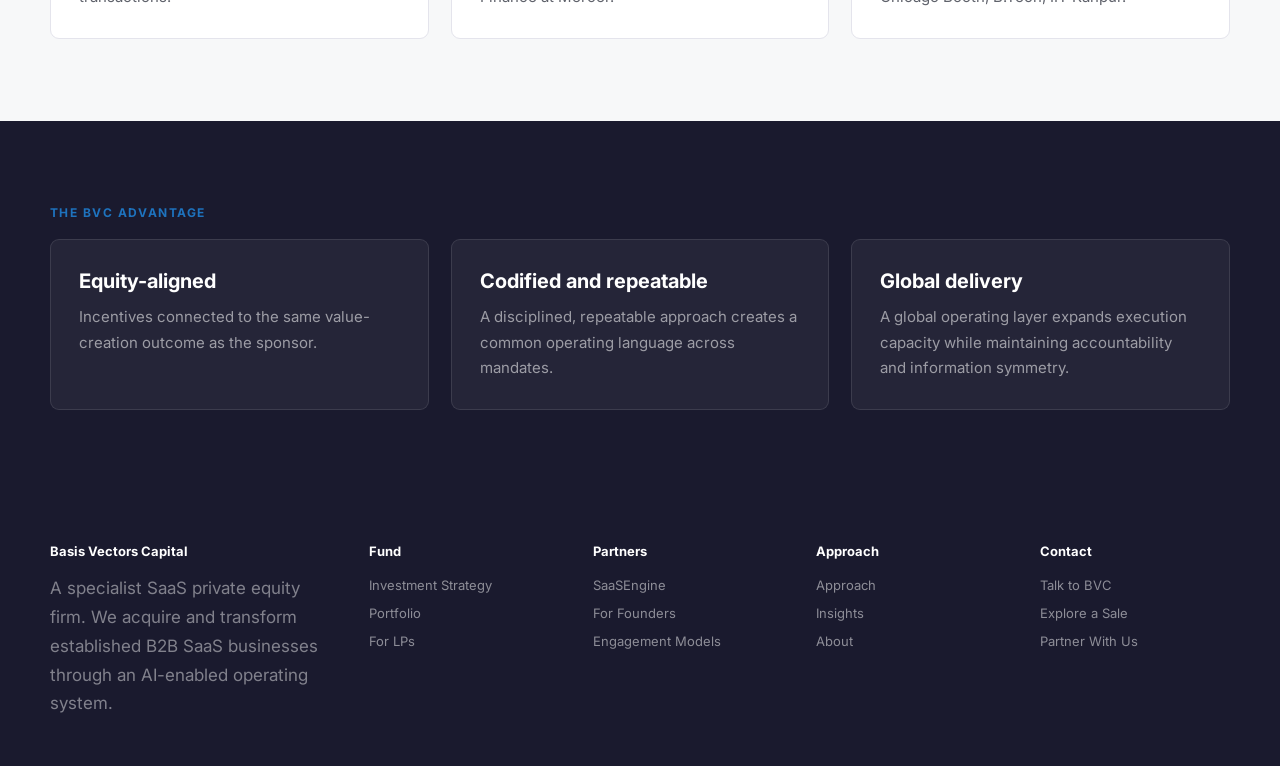
==== commit f99dda4c: "Add Team navigation across BVC website" ====
--- a/about.html
+++ b/about.html
@@ -1 +1 @@
-<!doctype html><html lang="en"><head><meta http-equiv="Cache-Control" content="no-cache, no-store, must-revalidate"><meta http-equiv="Pragma" content="no-cache"><meta http-equiv="Expires" content="0"><meta charset="utf-8"><meta name="viewport" content="width=device-width,initial-scale=1"><title>About | Basis Vectors Capital</title><link rel="preconnect" href="https://fonts.googleapis.com"><link href="https://fonts.googleapis.com/css2?family=Inter:wght@400;500;600;700;800&display=swap" rel="stylesheet"><link rel="stylesheet" href="site.css"></head><body><nav><div class="nav"><a class="logo" href="index.html">BASIS VECTORS CAPITAL<small>CAPITAL · OPERATIONS · TECHNOLOGY</small></a><a href="strategy.html">Investment Strategy</a><a href="portfolio.html?rev=3ead876">Portfolio</a><a href="approach.html">Approach</a><a href="funds.html">SaaSEngine</a><a href="insights.html">Insights</a><a class="cta" href="contact.html">Contact →</a></div></nav><header class="hero"><div class="wrap"><div class="eyebrow">About Basis Vectors Capital</div><h1>Operators.<br><em>Not advisors.</em></h1><p>BVC was built on a simple belief: in established B2B SaaS, operating capability can be a greater constraint than capital.</p></div></header><section><div class="wrap"><div class="eyebrow">Our history</div><h2>Built through execution.</h2><div class="grid4"><div class="card"><div class="num">2021</div><h3>The operating thesis</h3><p>BVC launched around an operator-led approach to specialist SaaS investing.</p></div><div class="card"><div class="num">2022</div><h3>First acquisitions</h3><p>CV3 and Infinita Lab established the initial proof points for connected operating playbooks.</p></div><div class="card"><div class="num">2023–24</div><h3>Expanding the system</h3><p>Cadient and Vorro broadened the operating doctrine across cost redesign, GTM and AI-native workflows.</p></div><div class="card"><div class="num">2025</div><h3>External deployment</h3><p>Five companies, one framework and a formal operating-partner offer for other PE sponsors.</p></div></div></div></section><section class="soft"><div class="wrap"><div class="eyebrow">Leadership</div><h2>The operating core.</h2><div class="grid3"><div class="card team-card"><h3>Ambarish Gupta</h3><p class="role">CEO &amp; Founder</p><p>Founder of Knowlarity. Twenty years across strategy, technology and organisational effectiveness. MBA, Carnegie Mellon; B.Tech, IIT Kanpur.</p></div><div class="card team-card"><h3>Prateek Shrivastava</h3><p class="role">Chief Technology Officer</p><p>Technology leader with 20+ years across large platforms, edtech and fintech, modernising legacy systems and AI-ready infrastructure.</p></div><div class="card team-card"><h3>Manish Agarwal</h3><p class="role">VP of Revenue</p><p>Twenty years across financial services, consulting and software, leading GTM strategy and AI adoption.</p></div><div class="card team-card"><h3>Thomas Bark</h3><p class="role">General Counsel</p><p>Former Jones Day partner advising Fortune 500 and PE clients on M&amp;A and venture transactions.</p></div><div class="card team-card"><h3>Mulesh Kumar Garg</h3><p class="role">Financial Controller</p><p>Fifteen years across controllership, FP&amp;A, taxation and risk management. Former AVP Finance at Mercer.</p></div><div class="card team-card"><h3>Deepak Garg</h3><p class="role">Strategic Advisor &amp; Operator</p><p>Ex-McKinsey Associate Partner, Wayfair Asia MD and founder. YC alum; MBA, Chicago Booth; B.Tech, IIT Kanpur.</p></div></div></div></section><section class="dark"><div class="wrap"><div class="eyebrow">The BVC advantage</div><div class="grid3"><div class="card"><h3>Equity-aligned</h3><p>Incentives connected to the same value-creation outcome as the sponsor.</p></div><div class="card"><h3>Codified and repeatable</h3><p>A disciplined, repeatable approach creates a common operating language across mandates.</p></div><div class="card"><h3>Global delivery</h3><p>A global operating layer expands execution capacity while maintaining accountability and information symmetry.</p></div></div></div></section><footer><div class="footer"><div><h4>Basis Vectors Capital</h4><p>A specialist SaaS private equity firm. We acquire and transform established B2B SaaS businesses through an AI-enabled operating system.</p></div><div><h4>Fund</h4><a href="strategy.html">Investment Strategy</a><a href="portfolio.html?rev=3ead876">Portfolio</a><a href="lps.html">For LPs</a></div><div><h4>Partners</h4><a href="funds.html">SaaSEngine</a><a href="founders.html">For Founders</a><a href="engagement-models.html">Engagement Models</a></div><div><h4>Approach</h4><a href="approach.html">Approach</a><a href="insights.html">Insights</a><a href="about.html">About</a></div><div><h4>Contact</h4><a href="contact.html">Talk to BVC</a><a href="founders.html">Explore a Sale</a><a href="funds.html">Partner With Us</a></div></div></footer></body></html>+<!doctype html><html lang="en"><head><meta http-equiv="Cache-Control" content="no-cache, no-store, must-revalidate"><meta http-equiv="Pragma" content="no-cache"><meta http-equiv="Expires" content="0"><meta charset="utf-8"><meta name="viewport" content="width=device-width,initial-scale=1"><title>About | Basis Vectors Capital</title><link rel="preconnect" href="https://fonts.googleapis.com"><link href="https://fonts.googleapis.com/css2?family=Inter:wght@400;500;600;700;800&display=swap" rel="stylesheet"><link rel="stylesheet" href="site.css"></head><body><nav><div class="nav"><a class="logo" href="index.html">BASIS VECTORS CAPITAL<small>CAPITAL · OPERATIONS · TECHNOLOGY</small></a><a href="strategy.html">Investment Strategy</a><a href="portfolio.html?rev=3ead876">Portfolio</a><a href="approach.html">Approach</a><a href="https://bv-saasengine.bvc-marketin-7315.chatgpt.site">SaaSEngine</a><a href="team.html">Team</a><a href="insights.html">Insights</a><a class="cta" href="contact.html">Contact →</a></div></nav><header class="hero"><div class="wrap"><div class="eyebrow">About Basis Vectors Capital</div><h1>Operators.<br><em>Not advisors.</em></h1><p>BVC was built on a simple belief: in established B2B SaaS, operating capability can be a greater constraint than capital.</p></div></header><section><div class="wrap"><div class="eyebrow">Our history</div><h2>Built through execution.</h2><div class="grid4"><div class="card"><div class="num">2021</div><h3>The operating thesis</h3><p>BVC launched around an operator-led approach to specialist SaaS investing.</p></div><div class="card"><div class="num">2022</div><h3>First acquisitions</h3><p>CV3 and Infinita Lab established the initial proof points for connected operating playbooks.</p></div><div class="card"><div class="num">2023–24</div><h3>Expanding the system</h3><p>Cadient and Vorro broadened the operating doctrine across cost redesign, GTM and AI-native workflows.</p></div><div class="card"><div class="num">2025</div><h3>External deployment</h3><p>Five companies, one framework and a formal operating-partner offer for other PE sponsors.</p></div></div></div></section><section class="soft"><div class="wrap"><div class="eyebrow">Leadership</div><h2>The operating core.</h2><div class="grid3"><div class="card team-card"><h3>Ambarish Gupta</h3><p class="role">CEO &amp; Founder</p><p>Founder of Knowlarity. Twenty years across strategy, technology and organisational effectiveness. MBA, Carnegie Mellon; B.Tech, IIT Kanpur.</p></div><div class="card team-card"><h3>Prateek Shrivastava</h3><p class="role">Chief Technology Officer</p><p>Technology leader with 20+ years across large platforms, edtech and fintech, modernising legacy systems and AI-ready infrastructure.</p></div><div class="card team-card"><h3>Manish Agarwal</h3><p class="role">VP of Revenue</p><p>Twenty years across financial services, consulting and software, leading GTM strategy and AI adoption.</p></div><div class="card team-card"><h3>Thomas Bark</h3><p class="role">General Counsel</p><p>Former Jones Day partner advising Fortune 500 and PE clients on M&amp;A and venture transactions.</p></div><div class="card team-card"><h3>Mulesh Kumar Garg</h3><p class="role">Financial Controller</p><p>Fifteen years across controllership, FP&amp;A, taxation and risk management. Former AVP Finance at Mercer.</p></div><div class="card team-card"><h3>Deepak Garg</h3><p class="role">Strategic Advisor &amp; Operator</p><p>Ex-McKinsey Associate Partner, Wayfair Asia MD and founder. YC alum; MBA, Chicago Booth; B.Tech, IIT Kanpur.</p></div></div></div></section><section class="dark"><div class="wrap"><div class="eyebrow">The BVC advantage</div><div class="grid3"><div class="card"><h3>Equity-aligned</h3><p>Incentives connected to the same value-creation outcome as the sponsor.</p></div><div class="card"><h3>Codified and repeatable</h3><p>A disciplined, repeatable approach creates a common operating language across mandates.</p></div><div class="card"><h3>Global delivery</h3><p>A global operating layer expands execution capacity while maintaining accountability and information symmetry.</p></div></div></div></section><footer><div class="footer"><div><h4>Basis Vectors Capital</h4><p>A specialist SaaS private equity firm. We acquire and transform established B2B SaaS businesses through an AI-enabled operating system.</p></div><div><h4>Fund</h4><a href="strategy.html">Investment Strategy</a><a href="portfolio.html?rev=3ead876">Portfolio</a><a href="lps.html">For LPs</a></div><div><h4>Partners</h4><a href="https://bv-saasengine.bvc-marketin-7315.chatgpt.site">SaaSEngine</a><a href="founders.html">For Founders</a><a href="engagement-models.html">Engagement Models</a></div><div><h4>Approach</h4><a href="approach.html">Approach</a><a href="insights.html">Insights</a><a href="about.html">About</a></div><div><h4>Contact</h4><a href="contact.html">Talk to BVC</a><a href="founders.html">Explore a Sale</a><a href="https://bv-saasengine.bvc-marketin-7315.chatgpt.site">Partner With Us</a></div></div></footer></body></html>
